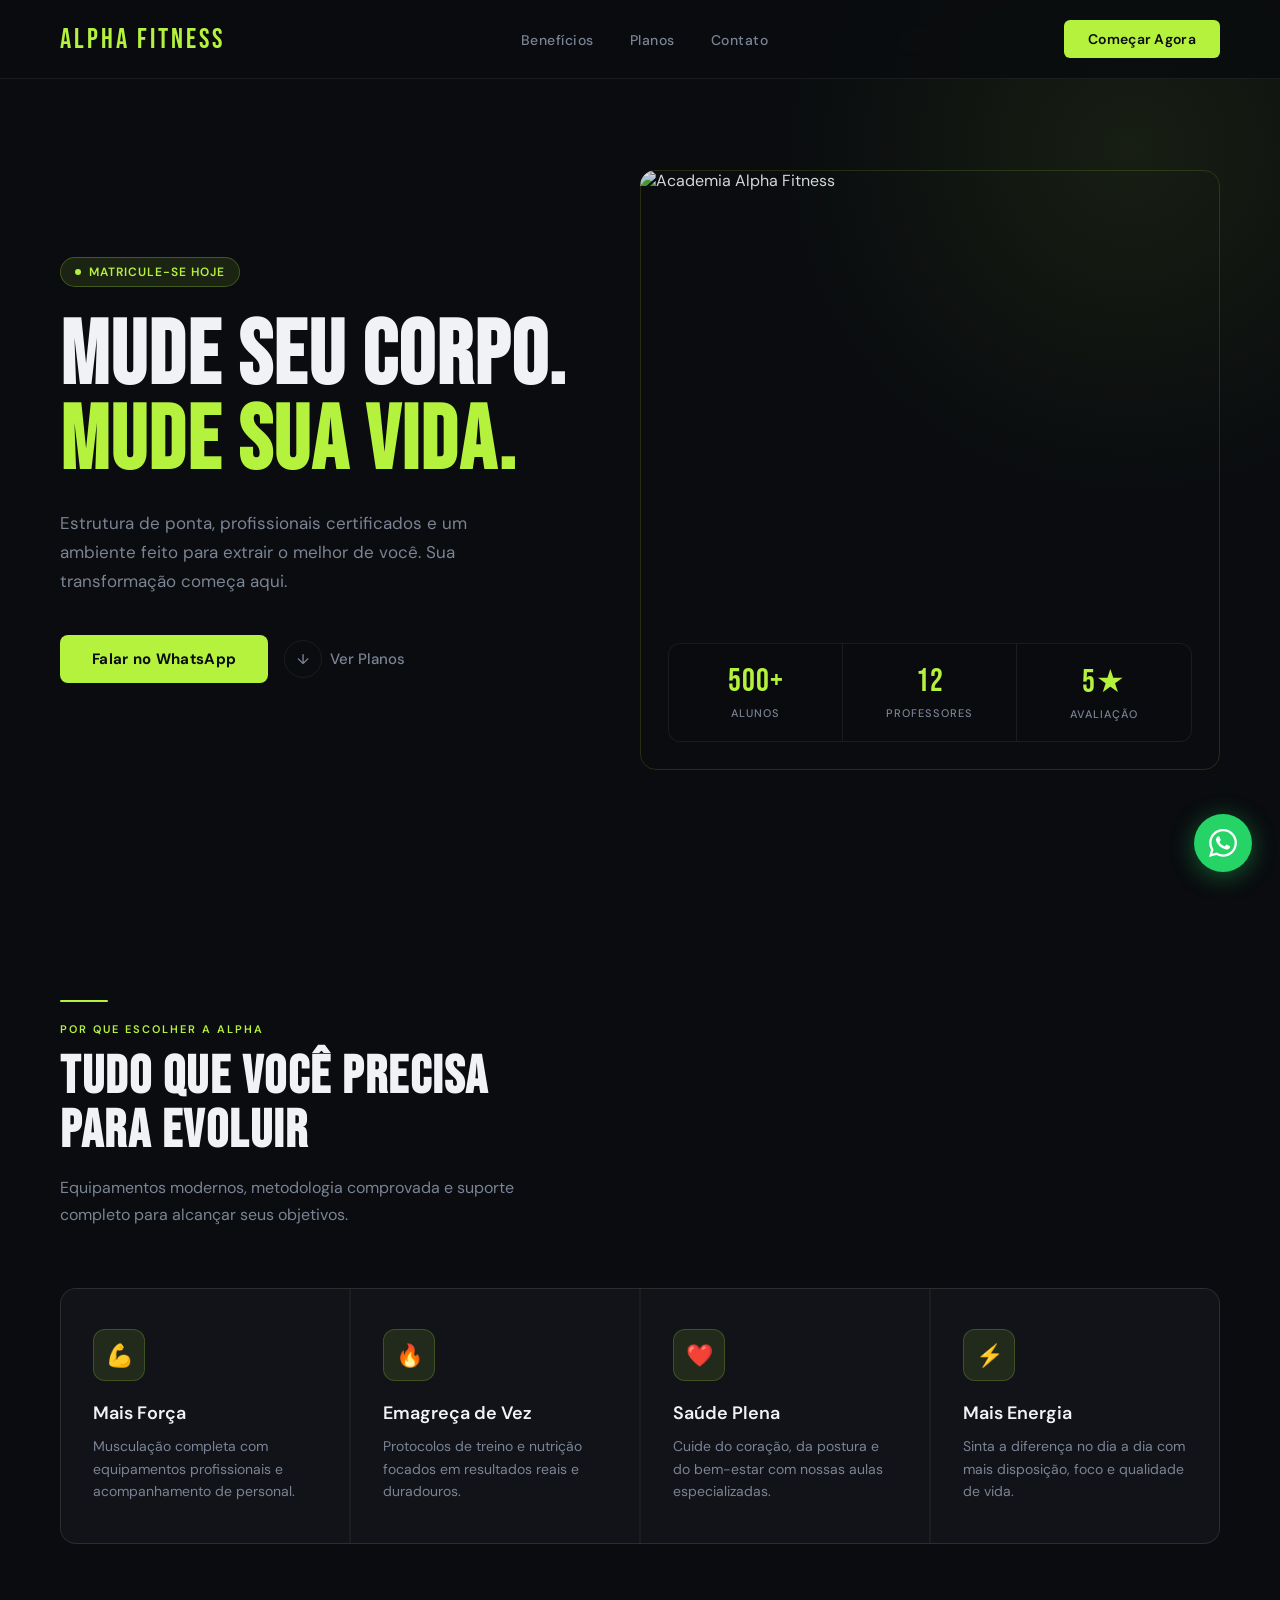
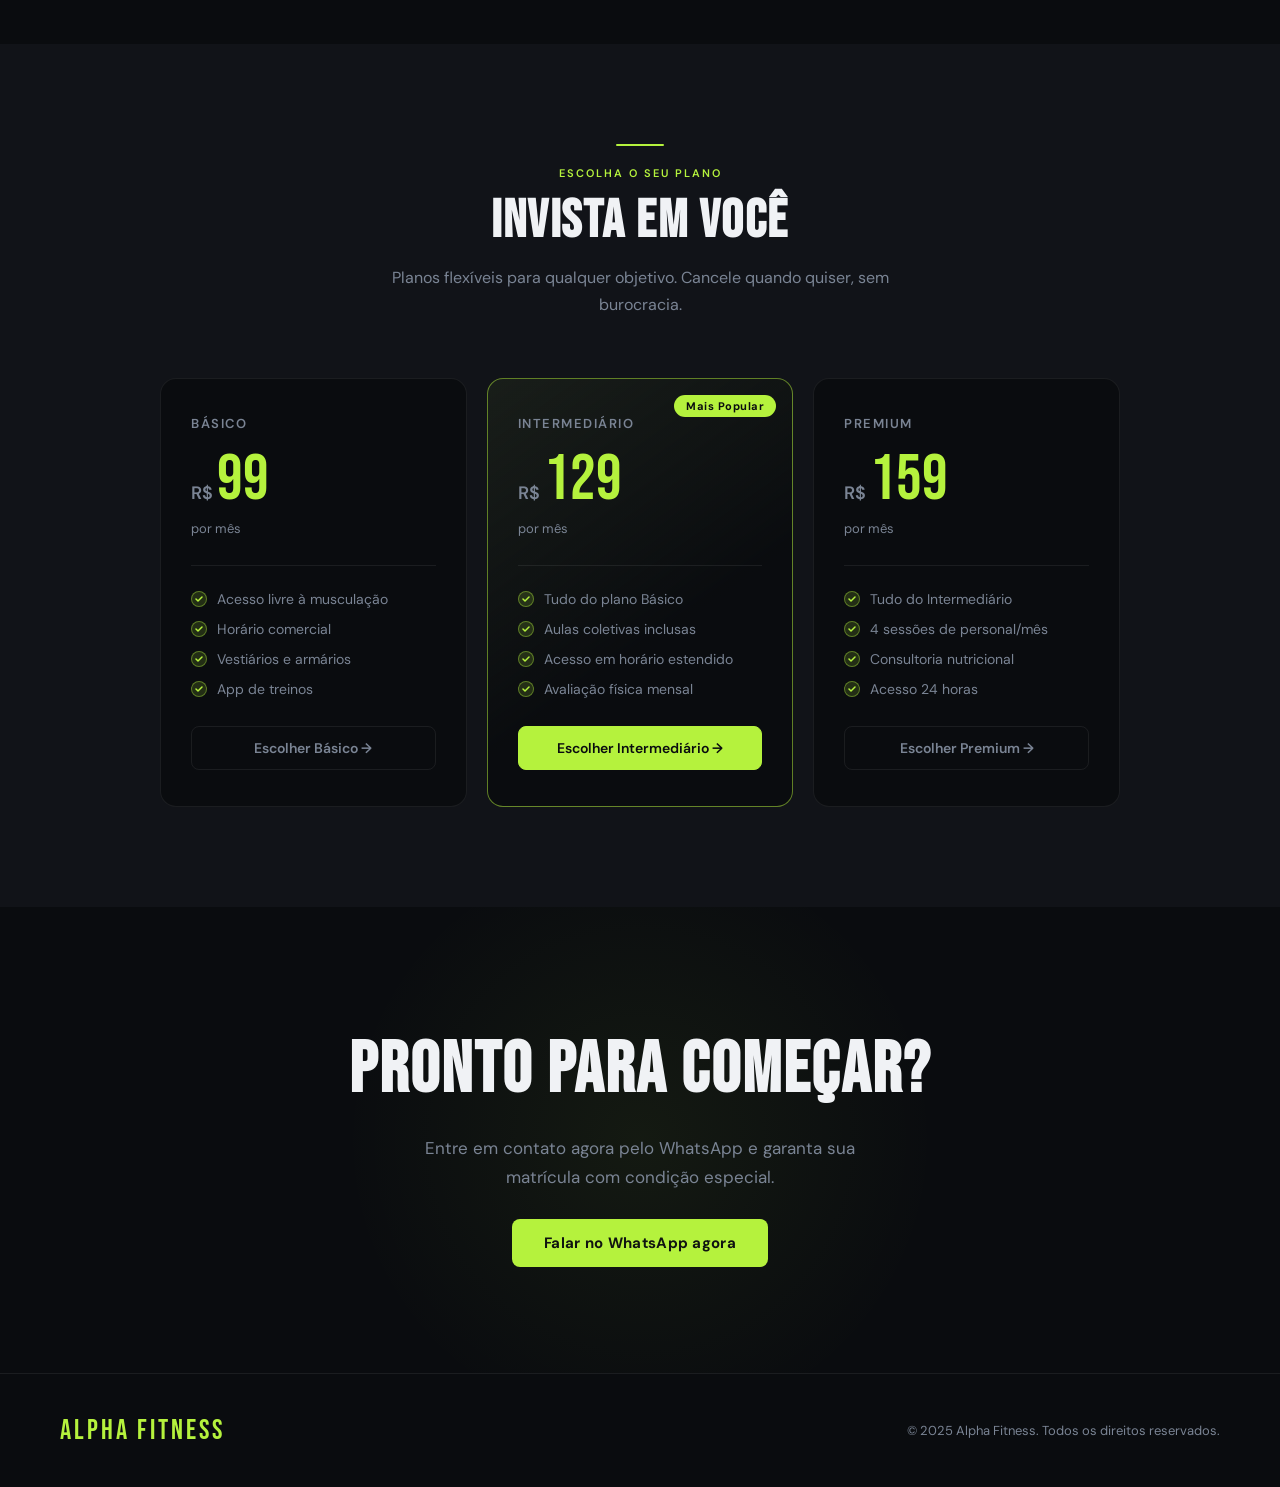
==== index.html @ 6132d54f "Add files via upload" ====
<!DOCTYPE html>
<html lang="pt-br">
<head>
<meta charset="UTF-8">
<meta name="viewport" content="width=device-width, initial-scale=1.0">
<title>Alpha Fitness</title>
<link href="https://fonts.googleapis.com/css2?family=Bebas+Neue&family=DM+Sans:wght@300;400;500;600&display=swap" rel="stylesheet">
<style>
  *, *::before, *::after { margin: 0; padding: 0; box-sizing: border-box; }

  :root {
    --green: #b5f23d;
    --green-dim: #8abb2e;
    --dark: #0a0c0f;
    --surface: #111318;
    --surface2: #191d24;
    --border: rgba(255,255,255,0.07);
    --text: #f0f2f5;
    --muted: #7a8494;
  }

  html { scroll-behavior: smooth; }

  body {
    background: var(--dark);
    color: var(--text);
    font-family: 'DM Sans', sans-serif;
    overflow-x: hidden;
  }

  /* NAV */
  nav {
    position: fixed; top: 0; left: 0; right: 0; z-index: 100;
    display: flex; justify-content: space-between; align-items: center;
    padding: 20px 60px;
    background: rgba(10,12,15,0.85);
    backdrop-filter: blur(16px);
    border-bottom: 1px solid var(--border);
  }

  .logo {
    font-family: 'Bebas Neue', sans-serif;
    font-size: 28px;
    letter-spacing: 3px;
    color: var(--green);
  }

  .nav-links { display: flex; gap: 36px; list-style: none; }
  .nav-links a {
    color: var(--muted);
    text-decoration: none;
    font-size: 14px;
    font-weight: 500;
    letter-spacing: 0.5px;
    transition: color 0.2s;
  }
  .nav-links a:hover { color: var(--text); }

  .btn-nav {
    background: var(--green);
    color: #0a0c0f;
    padding: 10px 24px;
    border-radius: 6px;
    text-decoration: none;
    font-size: 14px;
    font-weight: 600;
    letter-spacing: 0.3px;
    transition: background 0.2s, transform 0.15s;
  }
  .btn-nav:hover { background: #c9ff4d; transform: translateY(-1px); }

  /* HERO */
  .hero {
    min-height: 100vh;
    display: grid;
    grid-template-columns: 1fr 1fr;
    align-items: center;
    gap: 0;
    padding: 120px 60px 80px;
    position: relative;
    overflow: hidden;
  }

  .hero::before {
    content: '';
    position: absolute;
    top: -200px; right: -200px;
    width: 700px; height: 700px;
    background: radial-gradient(circle, rgba(181,242,61,0.08) 0%, transparent 70%);
    pointer-events: none;
  }

  .hero-text { position: relative; z-index: 2; }

  .hero-badge {
    display: inline-flex;
    align-items: center;
    gap: 8px;
    background: rgba(181,242,61,0.1);
    border: 1px solid rgba(181,242,61,0.25);
    color: var(--green);
    padding: 6px 14px;
    border-radius: 100px;
    font-size: 12px;
    font-weight: 600;
    letter-spacing: 1px;
    text-transform: uppercase;
    margin-bottom: 28px;
  }

  .hero-badge::before {
    content: '';
    width: 6px; height: 6px;
    background: var(--green);
    border-radius: 50%;
  }

  .hero h1 {
    font-family: 'Bebas Neue', sans-serif;
    font-size: clamp(56px, 7vw, 92px);
    line-height: 0.95;
    letter-spacing: 2px;
    margin-bottom: 24px;
  }

  .hero h1 .accent { color: var(--green); }

  .hero p {
    color: var(--muted);
    font-size: 17px;
    line-height: 1.7;
    max-width: 440px;
    margin-bottom: 40px;
  }

  .hero-actions { display: flex; gap: 16px; align-items: center; flex-wrap: wrap; }

  .btn-primary {
    background: var(--green);
    color: #0a0c0f;
    padding: 14px 32px;
    border-radius: 8px;
    text-decoration: none;
    font-size: 15px;
    font-weight: 700;
    letter-spacing: 0.3px;
    transition: background 0.2s, transform 0.15s, box-shadow 0.2s;
    box-shadow: 0 0 0 0 rgba(181,242,61,0);
  }
  .btn-primary:hover {
    background: #c9ff4d;
    transform: translateY(-2px);
    box-shadow: 0 8px 32px rgba(181,242,61,0.25);
  }

  .btn-ghost {
    color: var(--muted);
    text-decoration: none;
    font-size: 15px;
    font-weight: 500;
    display: flex;
    align-items: center;
    gap: 8px;
    transition: color 0.2s;
  }
  .btn-ghost:hover { color: var(--text); }
  .btn-ghost span {
    display: inline-flex;
    align-items: center;
    justify-content: center;
    width: 38px; height: 38px;
    border: 1px solid var(--border);
    border-radius: 50%;
    font-size: 14px;
    transition: border-color 0.2s;
  }
  .btn-ghost:hover span { border-color: rgba(255,255,255,0.2); }

  .hero-img {
    position: relative;
    z-index: 2;
  }

  .hero-img img {
    width: 100%;
    height: 600px;
    object-fit: cover;
    border-radius: 16px;
    display: block;
    filter: brightness(0.85) contrast(1.1);
  }

  .hero-img::after {
    content: '';
    position: absolute;
    inset: 0;
    border-radius: 16px;
    border: 1px solid rgba(181,242,61,0.15);
    pointer-events: none;
  }

  .stats-strip {
    display: grid;
    grid-template-columns: repeat(3, 1fr);
    position: absolute;
    bottom: 28px; left: 28px; right: 28px;
    background: rgba(10,12,15,0.9);
    backdrop-filter: blur(12px);
    border: 1px solid var(--border);
    border-radius: 12px;
    overflow: hidden;
  }

  .stat {
    padding: 18px 22px;
    border-right: 1px solid var(--border);
    text-align: center;
  }
  .stat:last-child { border-right: none; }

  .stat-num {
    font-family: 'Bebas Neue', sans-serif;
    font-size: 32px;
    letter-spacing: 1px;
    color: var(--green);
    display: block;
  }

  .stat-label {
    font-size: 11px;
    color: var(--muted);
    text-transform: uppercase;
    letter-spacing: 1px;
    font-weight: 500;
  }

  /* BENEFITS */
  .section { padding: 100px 60px; }

  .section-tag {
    font-size: 11px;
    font-weight: 600;
    letter-spacing: 2px;
    text-transform: uppercase;
    color: var(--green);
    margin-bottom: 14px;
  }

  .section-title {
    font-family: 'Bebas Neue', sans-serif;
    font-size: clamp(36px, 5vw, 54px);
    letter-spacing: 1.5px;
    line-height: 1;
    margin-bottom: 16px;
  }

  .section-sub {
    color: var(--muted);
    font-size: 16px;
    max-width: 500px;
    line-height: 1.7;
    margin-bottom: 60px;
  }

  .benefits-grid {
    display: grid;
    grid-template-columns: repeat(auto-fit, minmax(240px, 1fr));
    gap: 2px;
    background: var(--border);
    border: 1px solid var(--border);
    border-radius: 16px;
    overflow: hidden;
  }

  .benefit-card {
    background: var(--surface);
    padding: 40px 32px;
    transition: background 0.2s;
  }
  .benefit-card:hover { background: var(--surface2); }

  .benefit-icon {
    width: 52px; height: 52px;
    background: rgba(181,242,61,0.1);
    border: 1px solid rgba(181,242,61,0.2);
    border-radius: 12px;
    display: flex;
    align-items: center;
    justify-content: center;
    font-size: 22px;
    margin-bottom: 20px;
  }

  .benefit-card h3 {
    font-size: 18px;
    font-weight: 600;
    margin-bottom: 10px;
  }

  .benefit-card p {
    font-size: 14px;
    color: var(--muted);
    line-height: 1.6;
  }

  /* PLANS */
  .plans-section { padding: 100px 60px; background: var(--surface); }

  .plans-header { text-align: center; margin-bottom: 60px; }
  .plans-header .section-sub { margin: 0 auto; }

  .plans-grid {
    display: grid;
    grid-template-columns: repeat(auto-fit, minmax(280px, 1fr));
    gap: 20px;
    max-width: 960px;
    margin: 0 auto;
  }

  .plan-card {
    background: var(--dark);
    border: 1px solid var(--border);
    border-radius: 16px;
    padding: 36px 30px;
    text-decoration: none;
    color: var(--text);
    transition: border-color 0.25s, transform 0.2s, box-shadow 0.2s;
    display: block;
    position: relative;
    overflow: hidden;
  }

  .plan-card:hover {
    border-color: rgba(181,242,61,0.4);
    transform: translateY(-4px);
    box-shadow: 0 20px 60px rgba(0,0,0,0.4);
  }

  .plan-card.featured {
    border-color: rgba(181,242,61,0.5);
    background: linear-gradient(145deg, rgba(181,242,61,0.05) 0%, var(--dark) 60%);
  }

  .plan-card.featured::before {
    content: 'Mais Popular';
    position: absolute;
    top: 16px; right: 16px;
    background: var(--green);
    color: #0a0c0f;
    font-size: 11px;
    font-weight: 700;
    letter-spacing: 0.5px;
    padding: 4px 12px;
    border-radius: 100px;
  }

  .plan-name {
    font-size: 13px;
    font-weight: 600;
    letter-spacing: 1.5px;
    text-transform: uppercase;
    color: var(--muted);
    margin-bottom: 16px;
  }

  .plan-price {
    display: flex;
    align-items: baseline;
    gap: 4px;
    margin-bottom: 8px;
  }

  .plan-currency {
    font-size: 18px;
    font-weight: 600;
    color: var(--muted);
    margin-top: 6px;
  }

  .plan-value {
    font-family: 'Bebas Neue', sans-serif;
    font-size: 64px;
    letter-spacing: 0;
    color: var(--green);
    line-height: 1;
  }

  .plan-period {
    font-size: 13px;
    color: var(--muted);
    margin-bottom: 28px;
  }

  .plan-divider {
    height: 1px;
    background: var(--border);
    margin-bottom: 24px;
  }

  .plan-features { list-style: none; display: flex; flex-direction: column; gap: 12px; }

  .plan-features li {
    font-size: 14px;
    color: var(--muted);
    display: flex;
    align-items: center;
    gap: 10px;
  }

  .plan-features li::before {
    content: '';
    width: 16px; height: 16px;
    background: rgba(181,242,61,0.15);
    border-radius: 50%;
    border: 1px solid rgba(181,242,61,0.4);
    flex-shrink: 0;
    background-image: url("data:image/svg+xml,%3Csvg xmlns='http://www.w3.org/2000/svg' width='8' height='6' viewBox='0 0 8 6'%3E%3Cpath d='M1 3l2 2 4-4' stroke='%23b5f23d' stroke-width='1.5' fill='none' stroke-linecap='round' stroke-linejoin='round'/%3E%3C/svg%3E");
    background-repeat: no-repeat;
    background-position: center;
  }

  .plan-cta {
    display: block;
    text-align: center;
    margin-top: 28px;
    padding: 12px;
    border: 1px solid var(--border);
    border-radius: 8px;
    font-size: 14px;
    font-weight: 600;
    color: var(--muted);
    transition: border-color 0.2s, color 0.2s, background 0.2s;
  }

  .plan-card:hover .plan-cta {
    border-color: var(--green);
    color: var(--green);
    background: rgba(181,242,61,0.05);
  }

  .plan-card.featured .plan-cta {
    background: var(--green);
    border-color: var(--green);
    color: #0a0c0f;
  }

  /* CTA */
  .cta-section {
    padding: 120px 60px;
    text-align: center;
    position: relative;
    overflow: hidden;
  }

  .cta-section::before {
    content: '';
    position: absolute;
    top: 50%; left: 50%;
    transform: translate(-50%, -50%);
    width: 600px; height: 600px;
    background: radial-gradient(circle, rgba(181,242,61,0.06) 0%, transparent 70%);
    pointer-events: none;
  }

  .cta-section h2 {
    font-family: 'Bebas Neue', sans-serif;
    font-size: clamp(42px, 6vw, 72px);
    letter-spacing: 2px;
    margin-bottom: 20px;
  }

  .cta-section p {
    color: var(--muted);
    font-size: 17px;
    max-width: 460px;
    margin: 0 auto 40px;
    line-height: 1.7;
  }

  /* FOOTER */
  footer {
    padding: 40px 60px;
    border-top: 1px solid var(--border);
    display: flex;
    justify-content: space-between;
    align-items: center;
  }

  footer p { font-size: 13px; color: var(--muted); }

  /* WHATSAPP */
  .whatsapp-btn {
    position: fixed;
    bottom: 28px; right: 28px;
    z-index: 200;
    width: 58px; height: 58px;
    background: #25d366;
    border-radius: 50%;
    display: flex;
    align-items: center;
    justify-content: center;
    text-decoration: none;
    box-shadow: 0 4px 24px rgba(37,211,102,0.4);
    transition: transform 0.2s, box-shadow 0.2s;
  }
  .whatsapp-btn:hover {
    transform: scale(1.08);
    box-shadow: 0 8px 32px rgba(37,211,102,0.5);
  }

  .whatsapp-btn svg { width: 28px; height: 28px; fill: #fff; }

  /* ── ANIMAÇÕES DE ENTRADA ── */
  @keyframes heroFadeIn {
    from { opacity: 0; transform: translateY(28px); }
    to   { opacity: 1; transform: translateY(0); }
  }

  @keyframes heroImgIn {
    from { opacity: 0; transform: translateX(36px) scale(0.97); }
    to   { opacity: 1; transform: translateX(0) scale(1); }
  }

  @keyframes fadeUp {
    from { opacity: 0; transform: translateY(32px); }
    to   { opacity: 1; transform: translateY(0); }
  }

  @keyframes fadeIn {
    from { opacity: 0; }
    to   { opacity: 1; }
  }

  /* Hero entra automaticamente ao carregar */
  .hero-text {
    animation: heroFadeIn 0.8s cubic-bezier(0.22,1,0.36,1) both;
  }
  .hero-badge  { animation-delay: 0.05s; }
  .hero h1     { animation: heroFadeIn 0.85s cubic-bezier(0.22,1,0.36,1) 0.12s both; }
  .hero > .hero-text > p { animation: heroFadeIn 0.85s cubic-bezier(0.22,1,0.36,1) 0.22s both; }
  .hero-actions { animation: heroFadeIn 0.85s cubic-bezier(0.22,1,0.36,1) 0.34s both; }
  .hero-img    { animation: heroImgIn 1s cubic-bezier(0.22,1,0.36,1) 0.18s both; }

  /* Estado inicial dos elementos animados pelo scroll */
  .reveal {
    opacity: 0;
    transform: translateY(36px);
    transition: opacity 0.7s cubic-bezier(0.22,1,0.36,1),
                transform 0.7s cubic-bezier(0.22,1,0.36,1);
  }

  .reveal.visible {
    opacity: 1;
    transform: translateY(0);
  }

  /* Stagger para grupos de cards */
  .reveal-group > * {
    opacity: 0;
    transform: translateY(36px);
    transition: opacity 0.65s cubic-bezier(0.22,1,0.36,1),
                transform 0.65s cubic-bezier(0.22,1,0.36,1);
  }

  .reveal-group.visible > *:nth-child(1) { transition-delay: 0s;    opacity: 1; transform: translateY(0); }
  .reveal-group.visible > *:nth-child(2) { transition-delay: 0.1s;  opacity: 1; transform: translateY(0); }
  .reveal-group.visible > *:nth-child(3) { transition-delay: 0.2s;  opacity: 1; transform: translateY(0); }
  .reveal-group.visible > *:nth-child(4) { transition-delay: 0.3s;  opacity: 1; transform: translateY(0); }

  /* Linha decorativa que cresce */
  .reveal-line {
    width: 0;
    height: 2px;
    background: var(--green);
    transition: width 0.8s cubic-bezier(0.22,1,0.36,1);
    margin-bottom: 20px;
    border-radius: 2px;
  }
  .reveal-line.visible { width: 48px; }

  /* RESPONSIVE */
  @media (max-width: 900px) {
    nav { padding: 18px 24px; }
    .nav-links { display: none; }
    .hero { grid-template-columns: 1fr; padding: 100px 24px 60px; gap: 40px; }
    .hero-img img { height: 380px; }
    .section, .plans-section { padding: 70px 24px; }
    .cta-section { padding: 80px 24px; }
    footer { padding: 32px 24px; flex-direction: column; gap: 12px; text-align: center; }
  }
</style>
</head>
<body>

<!-- NAV -->
<nav>
  <div class="logo">Alpha Fitness</div>
  <ul class="nav-links">
    <li><a href="#beneficios">Benefícios</a></li>
    <li><a href="#planos">Planos</a></li>
    <li><a href="https://wa.me/5599999999999">Contato</a></li>
  </ul>
  <a href="https://wa.me/5599999999999" class="btn-nav">Começar Agora</a>
</nav>

<!-- HERO -->
<section class="hero">
  <div class="hero-text">
    <div class="hero-badge">Matricule-se hoje</div>
    <h1>Mude seu corpo.<br><span class="accent">Mude sua vida.</span></h1>
    <p>Estrutura de ponta, profissionais certificados e um ambiente feito para extrair o melhor de você. Sua transformação começa aqui.</p>
    <div class="hero-actions">
      <a href="https://wa.me/5599999999999" class="btn-primary">Falar no WhatsApp</a>
      <a href="#planos" class="btn-ghost"><span>↓</span> Ver Planos</a>
    </div>
  </div>

  <div class="hero-img">
    <img src="https://images.unsplash.com/photo-1571019613454-1cb2f99b2d8b?w=900&q=80" alt="Academia Alpha Fitness">
    <div class="stats-strip">
      <div class="stat">
        <span class="stat-num">500+</span>
        <span class="stat-label">Alunos</span>
      </div>
      <div class="stat">
        <span class="stat-num">12</span>
        <span class="stat-label">Professores</span>
      </div>
      <div class="stat">
        <span class="stat-num">5★</span>
        <span class="stat-label">Avaliação</span>
      </div>
    </div>
  </div>
</section>

<!-- BENEFITS -->
<section class="section" id="beneficios">
  <div class="reveal-line"></div>
  <p class="section-tag reveal">Por que escolher a Alpha</p>
  <h2 class="section-title reveal">Tudo que você precisa<br>para evoluir</h2>
  <p class="section-sub reveal">Equipamentos modernos, metodologia comprovada e suporte completo para alcançar seus objetivos.</p>

  <div class="benefits-grid reveal-group">
    <div class="benefit-card">
      <div class="benefit-icon">💪</div>
      <h3>Mais Força</h3>
      <p>Musculação completa com equipamentos profissionais e acompanhamento de personal.</p>
    </div>
    <div class="benefit-card">
      <div class="benefit-icon">🔥</div>
      <h3>Emagreça de Vez</h3>
      <p>Protocolos de treino e nutrição focados em resultados reais e duradouros.</p>
    </div>
    <div class="benefit-card">
      <div class="benefit-icon">❤️</div>
      <h3>Saúde Plena</h3>
      <p>Cuide do coração, da postura e do bem-estar com nossas aulas especializadas.</p>
    </div>
    <div class="benefit-card">
      <div class="benefit-icon">⚡</div>
      <h3>Mais Energia</h3>
      <p>Sinta a diferença no dia a dia com mais disposição, foco e qualidade de vida.</p>
    </div>
  </div>
</section>

<!-- PLANS -->
<section class="plans-section" id="planos">
  <div class="plans-header">
    <div class="reveal-line" style="margin: 0 auto 20px;"></div>
    <p class="section-tag reveal">Escolha o seu plano</p>
    <h2 class="section-title reveal">Invista em você</h2>
    <p class="section-sub reveal">Planos flexíveis para qualquer objetivo. Cancele quando quiser, sem burocracia.</p>
  </div>

  <div class="plans-grid reveal-group">
    <a href="https://wa.me/5599999999999?text=Olá! Tenho interesse no plano Básico" class="plan-card">
      <p class="plan-name">Básico</p>
      <div class="plan-price">
        <span class="plan-currency">R$</span>
        <span class="plan-value">99</span>
      </div>
      <p class="plan-period">por mês</p>
      <div class="plan-divider"></div>
      <ul class="plan-features">
        <li>Acesso livre à musculação</li>
        <li>Horário comercial</li>
        <li>Vestiários e armários</li>
        <li>App de treinos</li>
      </ul>
      <div class="plan-cta">Escolher Básico →</div>
    </a>

    <a href="https://wa.me/5599999999999?text=Olá! Tenho interesse no plano Intermediário" class="plan-card featured">
      <p class="plan-name">Intermediário</p>
      <div class="plan-price">
        <span class="plan-currency">R$</span>
        <span class="plan-value">129</span>
      </div>
      <p class="plan-period">por mês</p>
      <div class="plan-divider"></div>
      <ul class="plan-features">
        <li>Tudo do plano Básico</li>
        <li>Aulas coletivas inclusas</li>
        <li>Acesso em horário estendido</li>
        <li>Avaliação física mensal</li>
      </ul>
      <div class="plan-cta">Escolher Intermediário →</div>
    </a>

    <a href="https://wa.me/5599999999999?text=Olá! Tenho interesse no plano Premium" class="plan-card">
      <p class="plan-name">Premium</p>
      <div class="plan-price">
        <span class="plan-currency">R$</span>
        <span class="plan-value">159</span>
      </div>
      <p class="plan-period">por mês</p>
      <div class="plan-divider"></div>
      <ul class="plan-features">
        <li>Tudo do Intermediário</li>
        <li>4 sessões de personal/mês</li>
        <li>Consultoria nutricional</li>
        <li>Acesso 24 horas</li>
      </ul>
      <div class="plan-cta">Escolher Premium →</div>
    </a>
  </div>
</section>

<!-- CTA -->
<section class="cta-section">
  <h2 class="reveal">Pronto para começar?</h2>
  <p class="reveal">Entre em contato agora pelo WhatsApp e garanta sua matrícula com condição especial.</p>
  <a href="https://wa.me/5599999999999" class="btn-primary reveal">Falar no WhatsApp agora</a>
</section>

<!-- FOOTER -->
<footer>
  <div class="logo">Alpha Fitness</div>
  <p>© 2025 Alpha Fitness. Todos os direitos reservados.</p>
</footer>

<!-- WHATSAPP -->
<a href="https://wa.me/5599999999999" class="whatsapp-btn" title="WhatsApp">
  <svg viewBox="0 0 24 24" xmlns="http://www.w3.org/2000/svg">
    <path d="M17.472 14.382c-.297-.149-1.758-.867-2.03-.967-.273-.099-.471-.148-.67.15-.197.297-.767.966-.94 1.164-.173.199-.347.223-.644.075-.297-.15-1.255-.463-2.39-1.475-.883-.788-1.48-1.761-1.653-2.059-.173-.297-.018-.458.13-.606.134-.133.298-.347.446-.52.149-.174.198-.298.298-.497.099-.198.05-.371-.025-.52-.075-.149-.669-1.612-.916-2.207-.242-.579-.487-.5-.669-.51-.173-.008-.371-.01-.57-.01-.198 0-.52.074-.792.372-.272.297-1.04 1.016-1.04 2.479 0 1.462 1.065 2.875 1.213 3.074.149.198 2.096 3.2 5.077 4.487.709.306 1.262.489 1.694.625.712.227 1.36.195 1.871.118.571-.085 1.758-.719 2.006-1.413.248-.694.248-1.289.173-1.413-.074-.124-.272-.198-.57-.347m-5.421 7.403h-.004a9.87 9.87 0 01-5.031-1.378l-.361-.214-3.741.982.998-3.648-.235-.374a9.86 9.86 0 01-1.51-5.26c.001-5.45 4.436-9.884 9.888-9.884 2.64 0 5.122 1.03 6.988 2.898a9.825 9.825 0 012.893 6.994c-.003 5.45-4.437 9.884-9.885 9.884m8.413-18.297A11.815 11.815 0 0012.05 0C5.495 0 .16 5.335.157 11.892c0 2.096.547 4.142 1.588 5.945L.057 24l6.305-1.654a11.882 11.882 0 005.683 1.448h.005c6.554 0 11.89-5.335 11.893-11.893a11.821 11.821 0 00-3.48-8.413z"/>
  </svg>
</a>

<script>
  const observer = new IntersectionObserver((entries) => {
    entries.forEach(entry => {
      if (entry.isIntersecting) {
        entry.target.classList.add('visible');
        observer.unobserve(entry.target);
      }
    });
  }, { threshold: 0.12, rootMargin: '0px 0px -40px 0px' });

  document.querySelectorAll('.reveal, .reveal-group, .reveal-line').forEach(el => {
    observer.observe(el);
  });

  /* Stagger manual para .reveal com delay sequencial dentro de seções */
  document.querySelectorAll('.section .reveal, .plans-header .reveal, .cta-section .reveal').forEach((el, i, arr) => {
    const siblings = Array.from(el.parentElement.querySelectorAll('.reveal'));
    const idx = siblings.indexOf(el);
    el.style.transitionDelay = (idx * 0.1) + 's';
  });
</script>
</body>
</html>
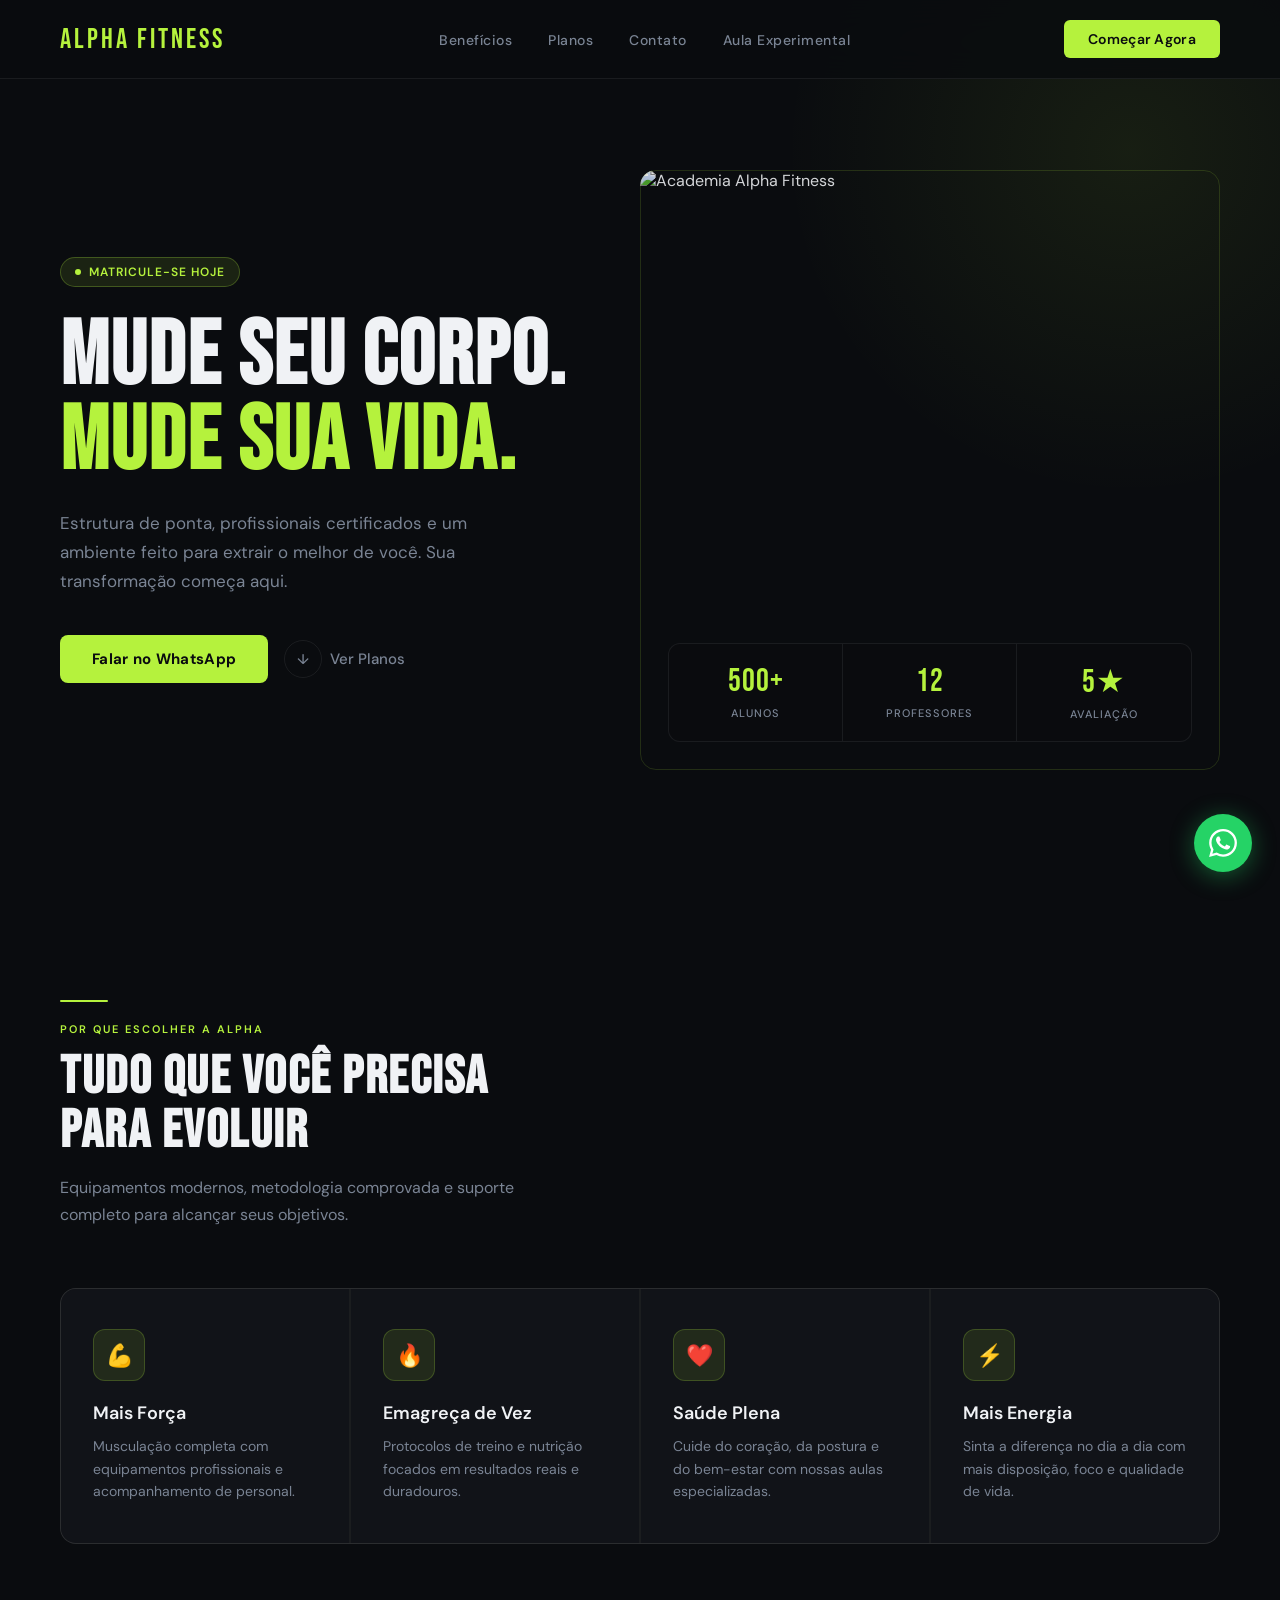
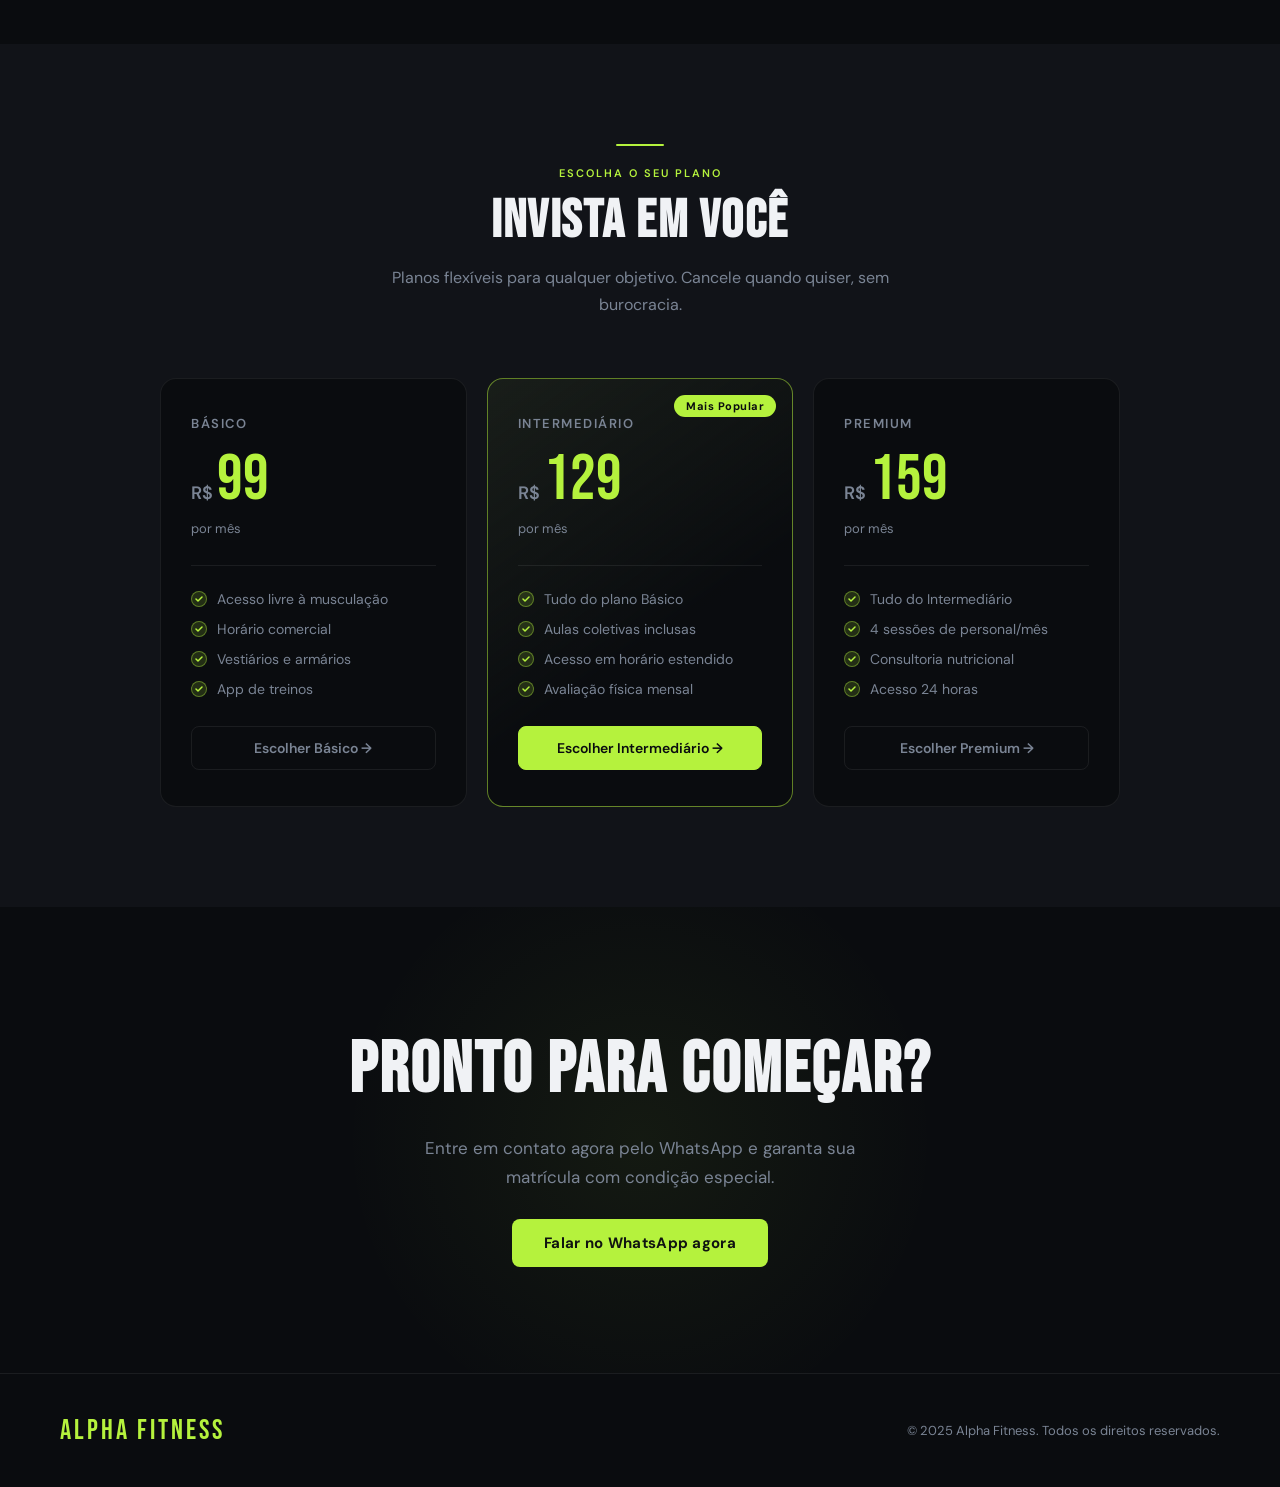
==== commit c9274d1f: "Update index.html" ====
--- a/index.html
+++ b/index.html
@@ -599,6 +599,7 @@
     <li><a href="#beneficios">Benefícios</a></li>
     <li><a href="#planos">Planos</a></li>
     <li><a href="https://wa.me/5599999999999">Contato</a></li>
+    <li><a href="agendamento.html">Aula Experimental</a></li>
   </ul>
   <a href="https://wa.me/5599999999999" class="btn-nav">Começar Agora</a>
 </nav>
@@ -770,4 +771,4 @@
   });
 </script>
 </body>
-</html>+</html>
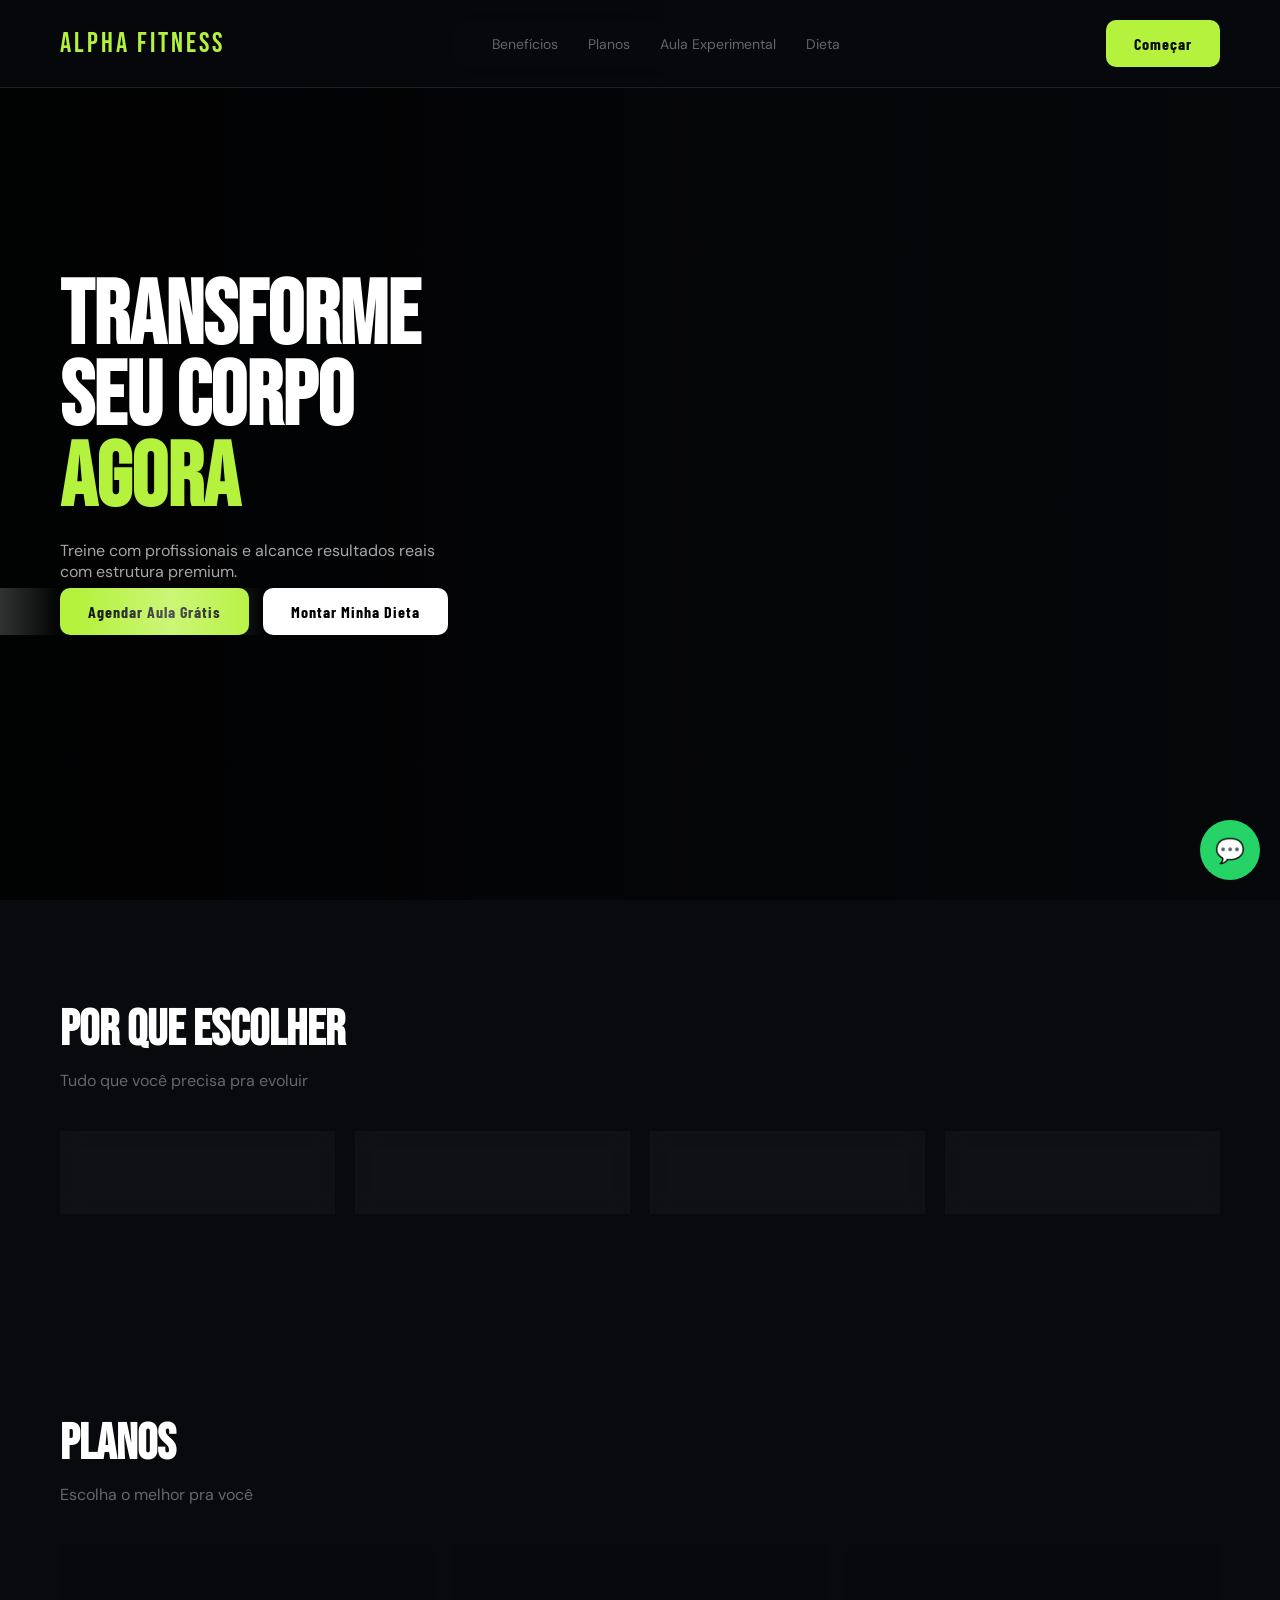
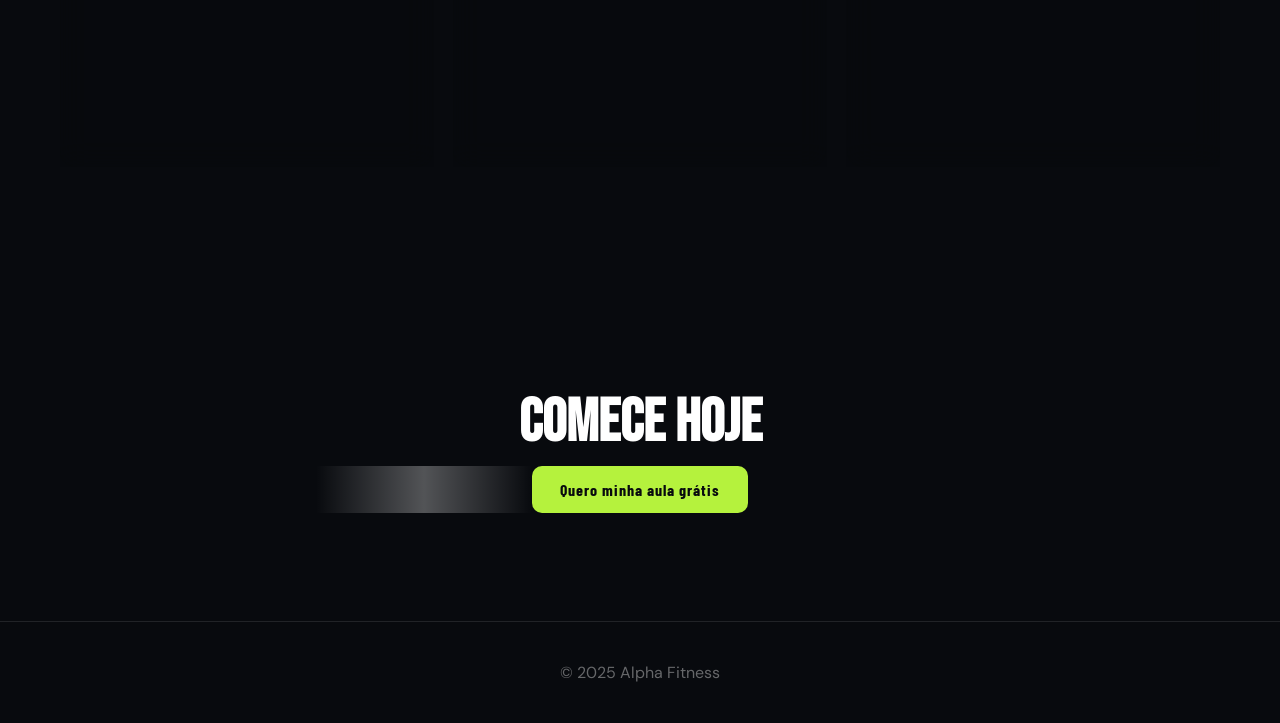
==== commit c6e6f752: "Add files via upload" ====
--- a/index.html
+++ b/index.html
@@ -3,772 +3,334 @@
 <head>
 <meta charset="UTF-8">
 <meta name="viewport" content="width=device-width, initial-scale=1.0">
+
 <title>Alpha Fitness</title>
-<link href="https://fonts.googleapis.com/css2?family=Bebas+Neue&family=DM+Sans:wght@300;400;500;600&display=swap" rel="stylesheet">
+
+<link href="https://fonts.googleapis.com/css2?family=Bebas+Neue&family=Barlow+Condensed:wght@400;600;700&family=DM+Sans:wght@300;400;500&display=swap" rel="stylesheet">
+
 <style>
-  *, *::before, *::after { margin: 0; padding: 0; box-sizing: border-box; }
-
-  :root {
-    --green: #b5f23d;
-    --green-dim: #8abb2e;
-    --dark: #0a0c0f;
-    --surface: #111318;
-    --surface2: #191d24;
-    --border: rgba(255,255,255,0.07);
-    --text: #f0f2f5;
-    --muted: #7a8494;
-  }
-
-  html { scroll-behavior: smooth; }
-
-  body {
-    background: var(--dark);
-    color: var(--text);
-    font-family: 'DM Sans', sans-serif;
-    overflow-x: hidden;
-  }
-
-  /* NAV */
-  nav {
-    position: fixed; top: 0; left: 0; right: 0; z-index: 100;
-    display: flex; justify-content: space-between; align-items: center;
-    padding: 20px 60px;
-    background: rgba(10,12,15,0.85);
-    backdrop-filter: blur(16px);
-    border-bottom: 1px solid var(--border);
-  }
-
-  .logo {
-    font-family: 'Bebas Neue', sans-serif;
-    font-size: 28px;
-    letter-spacing: 3px;
-    color: var(--green);
-  }
-
-  .nav-links { display: flex; gap: 36px; list-style: none; }
-  .nav-links a {
-    color: var(--muted);
-    text-decoration: none;
-    font-size: 14px;
-    font-weight: 500;
-    letter-spacing: 0.5px;
-    transition: color 0.2s;
-  }
-  .nav-links a:hover { color: var(--text); }
-
-  .btn-nav {
-    background: var(--green);
-    color: #0a0c0f;
-    padding: 10px 24px;
-    border-radius: 6px;
-    text-decoration: none;
-    font-size: 14px;
-    font-weight: 600;
-    letter-spacing: 0.3px;
-    transition: background 0.2s, transform 0.15s;
-  }
-  .btn-nav:hover { background: #c9ff4d; transform: translateY(-1px); }
-
-  /* HERO */
-  .hero {
-    min-height: 100vh;
-    display: grid;
-    grid-template-columns: 1fr 1fr;
-    align-items: center;
-    gap: 0;
-    padding: 120px 60px 80px;
-    position: relative;
-    overflow: hidden;
-  }
-
-  .hero::before {
-    content: '';
-    position: absolute;
-    top: -200px; right: -200px;
-    width: 700px; height: 700px;
-    background: radial-gradient(circle, rgba(181,242,61,0.08) 0%, transparent 70%);
-    pointer-events: none;
-  }
-
-  .hero-text { position: relative; z-index: 2; }
-
-  .hero-badge {
-    display: inline-flex;
-    align-items: center;
-    gap: 8px;
-    background: rgba(181,242,61,0.1);
-    border: 1px solid rgba(181,242,61,0.25);
-    color: var(--green);
-    padding: 6px 14px;
-    border-radius: 100px;
-    font-size: 12px;
-    font-weight: 600;
-    letter-spacing: 1px;
-    text-transform: uppercase;
-    margin-bottom: 28px;
-  }
-
-  .hero-badge::before {
-    content: '';
-    width: 6px; height: 6px;
-    background: var(--green);
-    border-radius: 50%;
-  }
-
-  .hero h1 {
-    font-family: 'Bebas Neue', sans-serif;
-    font-size: clamp(56px, 7vw, 92px);
-    line-height: 0.95;
-    letter-spacing: 2px;
-    margin-bottom: 24px;
-  }
-
-  .hero h1 .accent { color: var(--green); }
-
-  .hero p {
-    color: var(--muted);
-    font-size: 17px;
-    line-height: 1.7;
-    max-width: 440px;
-    margin-bottom: 40px;
-  }
-
-  .hero-actions { display: flex; gap: 16px; align-items: center; flex-wrap: wrap; }
-
-  .btn-primary {
-    background: var(--green);
-    color: #0a0c0f;
-    padding: 14px 32px;
-    border-radius: 8px;
-    text-decoration: none;
-    font-size: 15px;
-    font-weight: 700;
-    letter-spacing: 0.3px;
-    transition: background 0.2s, transform 0.15s, box-shadow 0.2s;
-    box-shadow: 0 0 0 0 rgba(181,242,61,0);
-  }
-  .btn-primary:hover {
-    background: #c9ff4d;
-    transform: translateY(-2px);
-    box-shadow: 0 8px 32px rgba(181,242,61,0.25);
-  }
-
-  .btn-ghost {
-    color: var(--muted);
-    text-decoration: none;
-    font-size: 15px;
-    font-weight: 500;
-    display: flex;
-    align-items: center;
-    gap: 8px;
-    transition: color 0.2s;
-  }
-  .btn-ghost:hover { color: var(--text); }
-  .btn-ghost span {
-    display: inline-flex;
-    align-items: center;
-    justify-content: center;
-    width: 38px; height: 38px;
-    border: 1px solid var(--border);
-    border-radius: 50%;
-    font-size: 14px;
-    transition: border-color 0.2s;
-  }
-  .btn-ghost:hover span { border-color: rgba(255,255,255,0.2); }
-
-  .hero-img {
-    position: relative;
-    z-index: 2;
-  }
-
-  .hero-img img {
-    width: 100%;
-    height: 600px;
-    object-fit: cover;
-    border-radius: 16px;
-    display: block;
-    filter: brightness(0.85) contrast(1.1);
-  }
-
-  .hero-img::after {
-    content: '';
-    position: absolute;
-    inset: 0;
-    border-radius: 16px;
-    border: 1px solid rgba(181,242,61,0.15);
-    pointer-events: none;
-  }
-
-  .stats-strip {
-    display: grid;
-    grid-template-columns: repeat(3, 1fr);
-    position: absolute;
-    bottom: 28px; left: 28px; right: 28px;
-    background: rgba(10,12,15,0.9);
-    backdrop-filter: blur(12px);
-    border: 1px solid var(--border);
-    border-radius: 12px;
-    overflow: hidden;
-  }
-
-  .stat {
-    padding: 18px 22px;
-    border-right: 1px solid var(--border);
-    text-align: center;
-  }
-  .stat:last-child { border-right: none; }
-
-  .stat-num {
-    font-family: 'Bebas Neue', sans-serif;
-    font-size: 32px;
-    letter-spacing: 1px;
-    color: var(--green);
-    display: block;
-  }
-
-  .stat-label {
-    font-size: 11px;
-    color: var(--muted);
-    text-transform: uppercase;
-    letter-spacing: 1px;
-    font-weight: 500;
-  }
-
-  /* BENEFITS */
-  .section { padding: 100px 60px; }
-
-  .section-tag {
-    font-size: 11px;
-    font-weight: 600;
-    letter-spacing: 2px;
-    text-transform: uppercase;
-    color: var(--green);
-    margin-bottom: 14px;
-  }
-
-  .section-title {
-    font-family: 'Bebas Neue', sans-serif;
-    font-size: clamp(36px, 5vw, 54px);
-    letter-spacing: 1.5px;
-    line-height: 1;
-    margin-bottom: 16px;
-  }
-
-  .section-sub {
-    color: var(--muted);
-    font-size: 16px;
-    max-width: 500px;
-    line-height: 1.7;
-    margin-bottom: 60px;
-  }
-
-  .benefits-grid {
-    display: grid;
-    grid-template-columns: repeat(auto-fit, minmax(240px, 1fr));
-    gap: 2px;
-    background: var(--border);
-    border: 1px solid var(--border);
-    border-radius: 16px;
-    overflow: hidden;
-  }
-
-  .benefit-card {
-    background: var(--surface);
-    padding: 40px 32px;
-    transition: background 0.2s;
-  }
-  .benefit-card:hover { background: var(--surface2); }
-
-  .benefit-icon {
-    width: 52px; height: 52px;
-    background: rgba(181,242,61,0.1);
-    border: 1px solid rgba(181,242,61,0.2);
-    border-radius: 12px;
-    display: flex;
-    align-items: center;
-    justify-content: center;
-    font-size: 22px;
-    margin-bottom: 20px;
-  }
-
-  .benefit-card h3 {
-    font-size: 18px;
-    font-weight: 600;
-    margin-bottom: 10px;
-  }
-
-  .benefit-card p {
-    font-size: 14px;
-    color: var(--muted);
-    line-height: 1.6;
-  }
-
-  /* PLANS */
-  .plans-section { padding: 100px 60px; background: var(--surface); }
-
-  .plans-header { text-align: center; margin-bottom: 60px; }
-  .plans-header .section-sub { margin: 0 auto; }
-
-  .plans-grid {
-    display: grid;
-    grid-template-columns: repeat(auto-fit, minmax(280px, 1fr));
-    gap: 20px;
-    max-width: 960px;
-    margin: 0 auto;
-  }
-
-  .plan-card {
-    background: var(--dark);
-    border: 1px solid var(--border);
-    border-radius: 16px;
-    padding: 36px 30px;
-    text-decoration: none;
-    color: var(--text);
-    transition: border-color 0.25s, transform 0.2s, box-shadow 0.2s;
-    display: block;
-    position: relative;
-    overflow: hidden;
-  }
-
-  .plan-card:hover {
-    border-color: rgba(181,242,61,0.4);
-    transform: translateY(-4px);
-    box-shadow: 0 20px 60px rgba(0,0,0,0.4);
-  }
-
-  .plan-card.featured {
-    border-color: rgba(181,242,61,0.5);
-    background: linear-gradient(145deg, rgba(181,242,61,0.05) 0%, var(--dark) 60%);
-  }
-
-  .plan-card.featured::before {
-    content: 'Mais Popular';
-    position: absolute;
-    top: 16px; right: 16px;
-    background: var(--green);
-    color: #0a0c0f;
-    font-size: 11px;
-    font-weight: 700;
-    letter-spacing: 0.5px;
-    padding: 4px 12px;
-    border-radius: 100px;
-  }
-
-  .plan-name {
-    font-size: 13px;
-    font-weight: 600;
-    letter-spacing: 1.5px;
-    text-transform: uppercase;
-    color: var(--muted);
-    margin-bottom: 16px;
-  }
-
-  .plan-price {
-    display: flex;
-    align-items: baseline;
-    gap: 4px;
-    margin-bottom: 8px;
-  }
-
-  .plan-currency {
-    font-size: 18px;
-    font-weight: 600;
-    color: var(--muted);
-    margin-top: 6px;
-  }
-
-  .plan-value {
-    font-family: 'Bebas Neue', sans-serif;
-    font-size: 64px;
-    letter-spacing: 0;
-    color: var(--green);
-    line-height: 1;
-  }
-
-  .plan-period {
-    font-size: 13px;
-    color: var(--muted);
-    margin-bottom: 28px;
-  }
-
-  .plan-divider {
-    height: 1px;
-    background: var(--border);
-    margin-bottom: 24px;
-  }
-
-  .plan-features { list-style: none; display: flex; flex-direction: column; gap: 12px; }
-
-  .plan-features li {
-    font-size: 14px;
-    color: var(--muted);
-    display: flex;
-    align-items: center;
-    gap: 10px;
-  }
-
-  .plan-features li::before {
-    content: '';
-    width: 16px; height: 16px;
-    background: rgba(181,242,61,0.15);
-    border-radius: 50%;
-    border: 1px solid rgba(181,242,61,0.4);
-    flex-shrink: 0;
-    background-image: url("data:image/svg+xml,%3Csvg xmlns='http://www.w3.org/2000/svg' width='8' height='6' viewBox='0 0 8 6'%3E%3Cpath d='M1 3l2 2 4-4' stroke='%23b5f23d' stroke-width='1.5' fill='none' stroke-linecap='round' stroke-linejoin='round'/%3E%3C/svg%3E");
-    background-repeat: no-repeat;
-    background-position: center;
-  }
-
-  .plan-cta {
-    display: block;
-    text-align: center;
-    margin-top: 28px;
-    padding: 12px;
-    border: 1px solid var(--border);
-    border-radius: 8px;
-    font-size: 14px;
-    font-weight: 600;
-    color: var(--muted);
-    transition: border-color 0.2s, color 0.2s, background 0.2s;
-  }
-
-  .plan-card:hover .plan-cta {
-    border-color: var(--green);
-    color: var(--green);
-    background: rgba(181,242,61,0.05);
-  }
-
-  .plan-card.featured .plan-cta {
-    background: var(--green);
-    border-color: var(--green);
-    color: #0a0c0f;
-  }
-
-  /* CTA */
-  .cta-section {
-    padding: 120px 60px;
-    text-align: center;
-    position: relative;
-    overflow: hidden;
-  }
-
-  .cta-section::before {
-    content: '';
-    position: absolute;
-    top: 50%; left: 50%;
-    transform: translate(-50%, -50%);
-    width: 600px; height: 600px;
-    background: radial-gradient(circle, rgba(181,242,61,0.06) 0%, transparent 70%);
-    pointer-events: none;
-  }
-
-  .cta-section h2 {
-    font-family: 'Bebas Neue', sans-serif;
-    font-size: clamp(42px, 6vw, 72px);
-    letter-spacing: 2px;
-    margin-bottom: 20px;
-  }
-
-  .cta-section p {
-    color: var(--muted);
-    font-size: 17px;
-    max-width: 460px;
-    margin: 0 auto 40px;
-    line-height: 1.7;
-  }
-
-  /* FOOTER */
-  footer {
-    padding: 40px 60px;
-    border-top: 1px solid var(--border);
-    display: flex;
-    justify-content: space-between;
-    align-items: center;
-  }
-
-  footer p { font-size: 13px; color: var(--muted); }
-
-  /* WHATSAPP */
-  .whatsapp-btn {
-    position: fixed;
-    bottom: 28px; right: 28px;
-    z-index: 200;
-    width: 58px; height: 58px;
-    background: #25d366;
-    border-radius: 50%;
-    display: flex;
-    align-items: center;
-    justify-content: center;
-    text-decoration: none;
-    box-shadow: 0 4px 24px rgba(37,211,102,0.4);
-    transition: transform 0.2s, box-shadow 0.2s;
-  }
-  .whatsapp-btn:hover {
-    transform: scale(1.08);
-    box-shadow: 0 8px 32px rgba(37,211,102,0.5);
-  }
-
-  .whatsapp-btn svg { width: 28px; height: 28px; fill: #fff; }
-
-  /* ── ANIMAÇÕES DE ENTRADA ── */
-  @keyframes heroFadeIn {
-    from { opacity: 0; transform: translateY(28px); }
-    to   { opacity: 1; transform: translateY(0); }
-  }
-
-  @keyframes heroImgIn {
-    from { opacity: 0; transform: translateX(36px) scale(0.97); }
-    to   { opacity: 1; transform: translateX(0) scale(1); }
-  }
-
-  @keyframes fadeUp {
-    from { opacity: 0; transform: translateY(32px); }
-    to   { opacity: 1; transform: translateY(0); }
-  }
-
-  @keyframes fadeIn {
-    from { opacity: 0; }
-    to   { opacity: 1; }
-  }
-
-  /* Hero entra automaticamente ao carregar */
-  .hero-text {
-    animation: heroFadeIn 0.8s cubic-bezier(0.22,1,0.36,1) both;
-  }
-  .hero-badge  { animation-delay: 0.05s; }
-  .hero h1     { animation: heroFadeIn 0.85s cubic-bezier(0.22,1,0.36,1) 0.12s both; }
-  .hero > .hero-text > p { animation: heroFadeIn 0.85s cubic-bezier(0.22,1,0.36,1) 0.22s both; }
-  .hero-actions { animation: heroFadeIn 0.85s cubic-bezier(0.22,1,0.36,1) 0.34s both; }
-  .hero-img    { animation: heroImgIn 1s cubic-bezier(0.22,1,0.36,1) 0.18s both; }
-
-  /* Estado inicial dos elementos animados pelo scroll */
-  .reveal {
-    opacity: 0;
-    transform: translateY(36px);
-    transition: opacity 0.7s cubic-bezier(0.22,1,0.36,1),
-                transform 0.7s cubic-bezier(0.22,1,0.36,1);
-  }
-
-  .reveal.visible {
-    opacity: 1;
-    transform: translateY(0);
-  }
-
-  /* Stagger para grupos de cards */
-  .reveal-group > * {
-    opacity: 0;
-    transform: translateY(36px);
-    transition: opacity 0.65s cubic-bezier(0.22,1,0.36,1),
-                transform 0.65s cubic-bezier(0.22,1,0.36,1);
-  }
-
-  .reveal-group.visible > *:nth-child(1) { transition-delay: 0s;    opacity: 1; transform: translateY(0); }
-  .reveal-group.visible > *:nth-child(2) { transition-delay: 0.1s;  opacity: 1; transform: translateY(0); }
-  .reveal-group.visible > *:nth-child(3) { transition-delay: 0.2s;  opacity: 1; transform: translateY(0); }
-  .reveal-group.visible > *:nth-child(4) { transition-delay: 0.3s;  opacity: 1; transform: translateY(0); }
-
-  /* Linha decorativa que cresce */
-  .reveal-line {
-    width: 0;
-    height: 2px;
-    background: var(--green);
-    transition: width 0.8s cubic-bezier(0.22,1,0.36,1);
-    margin-bottom: 20px;
-    border-radius: 2px;
-  }
-  .reveal-line.visible { width: 48px; }
-
-  /* RESPONSIVE */
-  @media (max-width: 900px) {
-    nav { padding: 18px 24px; }
-    .nav-links { display: none; }
-    .hero { grid-template-columns: 1fr; padding: 100px 24px 60px; gap: 40px; }
-    .hero-img img { height: 380px; }
-    .section, .plans-section { padding: 70px 24px; }
-    .cta-section { padding: 80px 24px; }
-    footer { padding: 32px 24px; flex-direction: column; gap: 12px; text-align: center; }
-  }
+* { margin:0; padding:0; box-sizing:border-box; }
+
+:root {
+  --lime:#b5f23d;
+  --lime-dim:rgba(181,242,61,0.12);
+  --lime-border:rgba(181,242,61,0.28);
+  --white:#fff;
+  --off:rgba(255,255,255,0.65);
+  --muted:rgba(255,255,255,0.38);
+  --line:rgba(255,255,255,0.1);
+  --bg:#080a0e;
+}
+
+body {
+  font-family:'DM Sans',sans-serif;
+  background:var(--bg);
+  color:var(--white);
+}
+
+/* NAV */
+nav{
+  position:fixed;
+  width:100%;
+  top:0;
+  display:flex;
+  justify-content:space-between;
+  align-items:center;
+  padding:20px 60px;
+  background:rgba(8,10,14,0.75);
+  backdrop-filter:blur(18px);
+  border-bottom:1px solid var(--line);
+  z-index:100;
+}
+
+.logo{
+  font-family:'Bebas Neue';
+  font-size:28px;
+  letter-spacing:3px;
+  color:var(--lime);
+}
+
+.nav-links{
+  display:flex;
+  gap:30px;
+  list-style:none;
+}
+
+.nav-links a{
+  color:var(--muted);
+  text-decoration:none;
+  font-size:14px;
+}
+
+.nav-links a:hover{ color:var(--white); }
+
+/* BUTTON */
+.btn{
+  background:var(--lime);
+  color:#080a0e;
+  padding:14px 28px;
+  border-radius:10px;
+  text-decoration:none;
+  font-family:'Barlow Condensed';
+  font-weight:700;
+  letter-spacing:1px;
+  position:relative;
+  overflow:hidden;
+}
+
+.btn::after{
+  content:'';
+  position:absolute;
+  left:-100%;
+  top:0;
+  width:100%;
+  height:100%;
+  background:linear-gradient(90deg,transparent,rgba(255,255,255,0.3),transparent);
+  transition:.4s;
+}
+
+.btn:hover::after{ left:100%; }
+
+/* HERO */
+.hero{
+  height:100vh;
+  display:flex;
+  align-items:center;
+  padding:0 60px;
+  background:
+  linear-gradient(to right, rgba(0,0,0,0.85), rgba(0,0,0,0.3)),
+  url('https://images.unsplash.com/photo-1517836357463-d25dfeac3438?w=1800') center/cover;
+}
+
+.hero h1{
+  font-family:'Bebas Neue';
+  font-size:90px;
+  line-height:.9;
+}
+
+.hero h1 span{ color:var(--lime); }
+
+.hero p{
+  margin:20px 0;
+  color:var(--off);
+  max-width:400px;
+}
+
+/* SECTION */
+.section{
+  padding:100px 60px;
+}
+
+.title{
+  font-family:'Bebas Neue';
+  font-size:50px;
+  margin-bottom:10px;
+}
+
+.sub{
+  color:var(--muted);
+  margin-bottom:40px;
+}
+
+/* CARDS */
+.grid{
+  display:grid;
+  grid-template-columns:repeat(auto-fit,minmax(240px,1fr));
+  gap:20px;
+}
+
+.card{
+  background:rgba(255,255,255,0.03);
+  border:1px solid var(--line);
+  backdrop-filter:blur(10px);
+  padding:30px;
+  border-radius:14px;
+}
+
+.card:hover{
+  border-color:var(--lime-border);
+}
+
+/* PLANS */
+.plan{
+  background:rgba(8,10,14,0.85);
+  border:1px solid var(--line);
+  backdrop-filter:blur(14px);
+  padding:30px;
+  border-radius:16px;
+  transition:.2s;
+}
+
+.plan:hover{
+  transform:translateY(-5px);
+  border-color:var(--lime);
+}
+
+.price{
+  font-family:'Bebas Neue';
+  font-size:60px;
+  color:var(--lime);
+}
+
+/* CTA */
+.cta{
+  text-align:center;
+  padding:120px 60px;
+}
+
+.cta h2{
+  font-family:'Bebas Neue';
+  font-size:60px;
+}
+
+/* FOOTER */
+footer{
+  padding:40px;
+  text-align:center;
+  border-top:1px solid var(--line);
+  color:var(--muted);
+}
+
+/* WHATS */
+.whats{
+  position:fixed;
+  bottom:20px;
+  right:20px;
+  background:#25d366;
+  width:60px;
+  height:60px;
+  border-radius:50%;
+  display:flex;
+  align-items:center;
+  justify-content:center;
+  color:#fff;
+  font-size:24px;
+}
 </style>
 </head>
+
+
+
 <body>
 
-<!-- NAV -->
 <nav>
   <div class="logo">Alpha Fitness</div>
   <ul class="nav-links">
     <li><a href="#beneficios">Benefícios</a></li>
     <li><a href="#planos">Planos</a></li>
-    <li><a href="https://wa.me/5599999999999">Contato</a></li>
     <li><a href="agendamento.html">Aula Experimental</a></li>
+    <li><a href="questionario.html">Dieta</a></li>
   </ul>
-  <a href="https://wa.me/5599999999999" class="btn-nav">Começar Agora</a>
+  <a href="agendamento.html" class="btn">Começar</a>
 </nav>
 
-<!-- HERO -->
 <section class="hero">
-  <div class="hero-text">
-    <div class="hero-badge">Matricule-se hoje</div>
-    <h1>Mude seu corpo.<br><span class="accent">Mude sua vida.</span></h1>
-    <p>Estrutura de ponta, profissionais certificados e um ambiente feito para extrair o melhor de você. Sua transformação começa aqui.</p>
-    <div class="hero-actions">
-      <a href="https://wa.me/5599999999999" class="btn-primary">Falar no WhatsApp</a>
-      <a href="#planos" class="btn-ghost"><span>↓</span> Ver Planos</a>
+  <div>
+    <h1>Transforme<br>Seu Corpo<br><span>Agora</span></h1>
+    <p>Treine com profissionais e alcance resultados reais com estrutura premium.</p>
+    <a href="agendamento.html" class="btn">Agendar Aula Grátis</a>
+    <a href="questionario.html" class="btn" style="margin-left:10px;background:#fff;color:#000;">
+  Montar Minha Dieta
+</a>
+  </div>
+</section>
+
+<section class="section" id="beneficios">
+  <h2 class="title">Por que escolher</h2>
+  <p class="sub">Tudo que você precisa pra evoluir</p>
+
+  <div class="grid">
+    <div class="card">💪 Treinos personalizados</div>
+    <div class="card">🔥 Resultados rápidos</div>
+    <div class="card">❤️ Saúde e bem-estar</div>
+    <div class="card">⚡ Mais energia</div>
+  </div>
+</section>
+
+<section class="section" id="planos">
+  <h2 class="title">Planos</h2>
+  <p class="sub">Escolha o melhor pra você</p>
+
+  <div class="grid">
+    <div class="plan">
+      <h3>Básico</h3>
+      <div class="price">R$99,00</div>
+      <p>Acesso simples</p>
+      <br>
+       <a href="questionario.html?plano=basico" class="btn">Começar</a>
     </div>
-  </div>
-
-  <div class="hero-img">
-    <img src="https://images.unsplash.com/photo-1571019613454-1cb2f99b2d8b?w=900&q=80" alt="Academia Alpha Fitness">
-    <div class="stats-strip">
-      <div class="stat">
-        <span class="stat-num">500+</span>
-        <span class="stat-label">Alunos</span>
-      </div>
-      <div class="stat">
-        <span class="stat-num">12</span>
-        <span class="stat-label">Professores</span>
-      </div>
-      <div class="stat">
-        <span class="stat-num">5★</span>
-        <span class="stat-label">Avaliação</span>
-      </div>
+
+    <div class="plan">
+      <h3>Intermediário</h3>
+      <div class="price">R$129,00</div>
+      <p>Aulas inclusas</p>
+      <br>
+      <a href="questionario.html?plano=intermediario" class="btn">Começar</a>
+    </div>
+
+    <div class="plan">
+      <h3>Premium</h3>
+      <div class="price">R$159,00</div>
+      <p>Completo</p>
+      <br>
+       <a href="questionario.html?plano=premium" class="btn">Começar</a>
     </div>
   </div>
 </section>
 
-<!-- BENEFITS -->
-<section class="section" id="beneficios">
-  <div class="reveal-line"></div>
-  <p class="section-tag reveal">Por que escolher a Alpha</p>
-  <h2 class="section-title reveal">Tudo que você precisa<br>para evoluir</h2>
-  <p class="section-sub reveal">Equipamentos modernos, metodologia comprovada e suporte completo para alcançar seus objetivos.</p>
-
-  <div class="benefits-grid reveal-group">
-    <div class="benefit-card">
-      <div class="benefit-icon">💪</div>
-      <h3>Mais Força</h3>
-      <p>Musculação completa com equipamentos profissionais e acompanhamento de personal.</p>
-    </div>
-    <div class="benefit-card">
-      <div class="benefit-icon">🔥</div>
-      <h3>Emagreça de Vez</h3>
-      <p>Protocolos de treino e nutrição focados em resultados reais e duradouros.</p>
-    </div>
-    <div class="benefit-card">
-      <div class="benefit-icon">❤️</div>
-      <h3>Saúde Plena</h3>
-      <p>Cuide do coração, da postura e do bem-estar com nossas aulas especializadas.</p>
-    </div>
-    <div class="benefit-card">
-      <div class="benefit-icon">⚡</div>
-      <h3>Mais Energia</h3>
-      <p>Sinta a diferença no dia a dia com mais disposição, foco e qualidade de vida.</p>
-    </div>
-  </div>
+<section class="cta">
+  <h2>Comece Hoje</h2>
+  <br>
+  <a href="agendamento.html" class="btn">Quero minha aula grátis</a>
 </section>
 
-<!-- PLANS -->
-<section class="plans-section" id="planos">
-  <div class="plans-header">
-    <div class="reveal-line" style="margin: 0 auto 20px;"></div>
-    <p class="section-tag reveal">Escolha o seu plano</p>
-    <h2 class="section-title reveal">Invista em você</h2>
-    <p class="section-sub reveal">Planos flexíveis para qualquer objetivo. Cancele quando quiser, sem burocracia.</p>
-  </div>
-
-  <div class="plans-grid reveal-group">
-    <a href="https://wa.me/5599999999999?text=Olá! Tenho interesse no plano Básico" class="plan-card">
-      <p class="plan-name">Básico</p>
-      <div class="plan-price">
-        <span class="plan-currency">R$</span>
-        <span class="plan-value">99</span>
-      </div>
-      <p class="plan-period">por mês</p>
-      <div class="plan-divider"></div>
-      <ul class="plan-features">
-        <li>Acesso livre à musculação</li>
-        <li>Horário comercial</li>
-        <li>Vestiários e armários</li>
-        <li>App de treinos</li>
-      </ul>
-      <div class="plan-cta">Escolher Básico →</div>
-    </a>
-
-    <a href="https://wa.me/5599999999999?text=Olá! Tenho interesse no plano Intermediário" class="plan-card featured">
-      <p class="plan-name">Intermediário</p>
-      <div class="plan-price">
-        <span class="plan-currency">R$</span>
-        <span class="plan-value">129</span>
-      </div>
-      <p class="plan-period">por mês</p>
-      <div class="plan-divider"></div>
-      <ul class="plan-features">
-        <li>Tudo do plano Básico</li>
-        <li>Aulas coletivas inclusas</li>
-        <li>Acesso em horário estendido</li>
-        <li>Avaliação física mensal</li>
-      </ul>
-      <div class="plan-cta">Escolher Intermediário →</div>
-    </a>
-
-    <a href="https://wa.me/5599999999999?text=Olá! Tenho interesse no plano Premium" class="plan-card">
-      <p class="plan-name">Premium</p>
-      <div class="plan-price">
-        <span class="plan-currency">R$</span>
-        <span class="plan-value">159</span>
-      </div>
-      <p class="plan-period">por mês</p>
-      <div class="plan-divider"></div>
-      <ul class="plan-features">
-        <li>Tudo do Intermediário</li>
-        <li>4 sessões de personal/mês</li>
-        <li>Consultoria nutricional</li>
-        <li>Acesso 24 horas</li>
-      </ul>
-      <div class="plan-cta">Escolher Premium →</div>
-    </a>
-  </div>
-</section>
-
-<!-- CTA -->
-<section class="cta-section">
-  <h2 class="reveal">Pronto para começar?</h2>
-  <p class="reveal">Entre em contato agora pelo WhatsApp e garanta sua matrícula com condição especial.</p>
-  <a href="https://wa.me/5599999999999" class="btn-primary reveal">Falar no WhatsApp agora</a>
-</section>
-
-<!-- FOOTER -->
 <footer>
-  <div class="logo">Alpha Fitness</div>
-  <p>© 2025 Alpha Fitness. Todos os direitos reservados.</p>
+  © 2025 Alpha Fitness
 </footer>
 
-<!-- WHATSAPP -->
-<a href="https://wa.me/5599999999999" class="whatsapp-btn" title="WhatsApp">
-  <svg viewBox="0 0 24 24" xmlns="http://www.w3.org/2000/svg">
-    <path d="M17.472 14.382c-.297-.149-1.758-.867-2.03-.967-.273-.099-.471-.148-.67.15-.197.297-.767.966-.94 1.164-.173.199-.347.223-.644.075-.297-.15-1.255-.463-2.39-1.475-.883-.788-1.48-1.761-1.653-2.059-.173-.297-.018-.458.13-.606.134-.133.298-.347.446-.52.149-.174.198-.298.298-.497.099-.198.05-.371-.025-.52-.075-.149-.669-1.612-.916-2.207-.242-.579-.487-.5-.669-.51-.173-.008-.371-.01-.57-.01-.198 0-.52.074-.792.372-.272.297-1.04 1.016-1.04 2.479 0 1.462 1.065 2.875 1.213 3.074.149.198 2.096 3.2 5.077 4.487.709.306 1.262.489 1.694.625.712.227 1.36.195 1.871.118.571-.085 1.758-.719 2.006-1.413.248-.694.248-1.289.173-1.413-.074-.124-.272-.198-.57-.347m-5.421 7.403h-.004a9.87 9.87 0 01-5.031-1.378l-.361-.214-3.741.982.998-3.648-.235-.374a9.86 9.86 0 01-1.51-5.26c.001-5.45 4.436-9.884 9.888-9.884 2.64 0 5.122 1.03 6.988 2.898a9.825 9.825 0 012.893 6.994c-.003 5.45-4.437 9.884-9.885 9.884m8.413-18.297A11.815 11.815 0 0012.05 0C5.495 0 .16 5.335.157 11.892c0 2.096.547 4.142 1.588 5.945L.057 24l6.305-1.654a11.882 11.882 0 005.683 1.448h.005c6.554 0 11.89-5.335 11.893-11.893a11.821 11.821 0 00-3.48-8.413z"/>
-  </svg>
-</a>
+<div class="whats">💬</div>
+
+<div id="pageTransition"></div>
+
+<style>
+#pageTransition{
+  position:fixed;
+  top:0;
+  left:0;
+  width:100%;
+  height:100%;
+  background:#080a0e;
+  z-index:999;
+  pointer-events:none;
+  opacity:0;
+  transition:.5s;
+}
+
+#pageTransition.active{
+  opacity:1;
+}
+</style>
 
 <script>
-  const observer = new IntersectionObserver((entries) => {
-    entries.forEach(entry => {
-      if (entry.isIntersecting) {
-        entry.target.classList.add('visible');
-        observer.unobserve(entry.target);
-      }
-    });
-  }, { threshold: 0.12, rootMargin: '0px 0px -40px 0px' });
-
-  document.querySelectorAll('.reveal, .reveal-group, .reveal-line').forEach(el => {
-    observer.observe(el);
+const transition = document.getElementById("pageTransition");
+
+document.querySelectorAll("a").forEach(link=>{
+  link.addEventListener("click",function(e){
+    if(this.href && !this.href.includes("#")){
+      e.preventDefault();
+      transition.classList.add("active");
+
+      setTimeout(()=>{
+        window.location.href = this.href;
+      },400);
+    }
   });
-
-  /* Stagger manual para .reveal com delay sequencial dentro de seções */
-  document.querySelectorAll('.section .reveal, .plans-header .reveal, .cta-section .reveal').forEach((el, i, arr) => {
-    const siblings = Array.from(el.parentElement.querySelectorAll('.reveal'));
-    const idx = siblings.indexOf(el);
-    el.style.transitionDelay = (idx * 0.1) + 's';
-  });
+});
+
+window.addEventListener("load",()=>{
+  transition.classList.remove("active");
+});
 </script>
+
 </body>
-</html>
+</html>
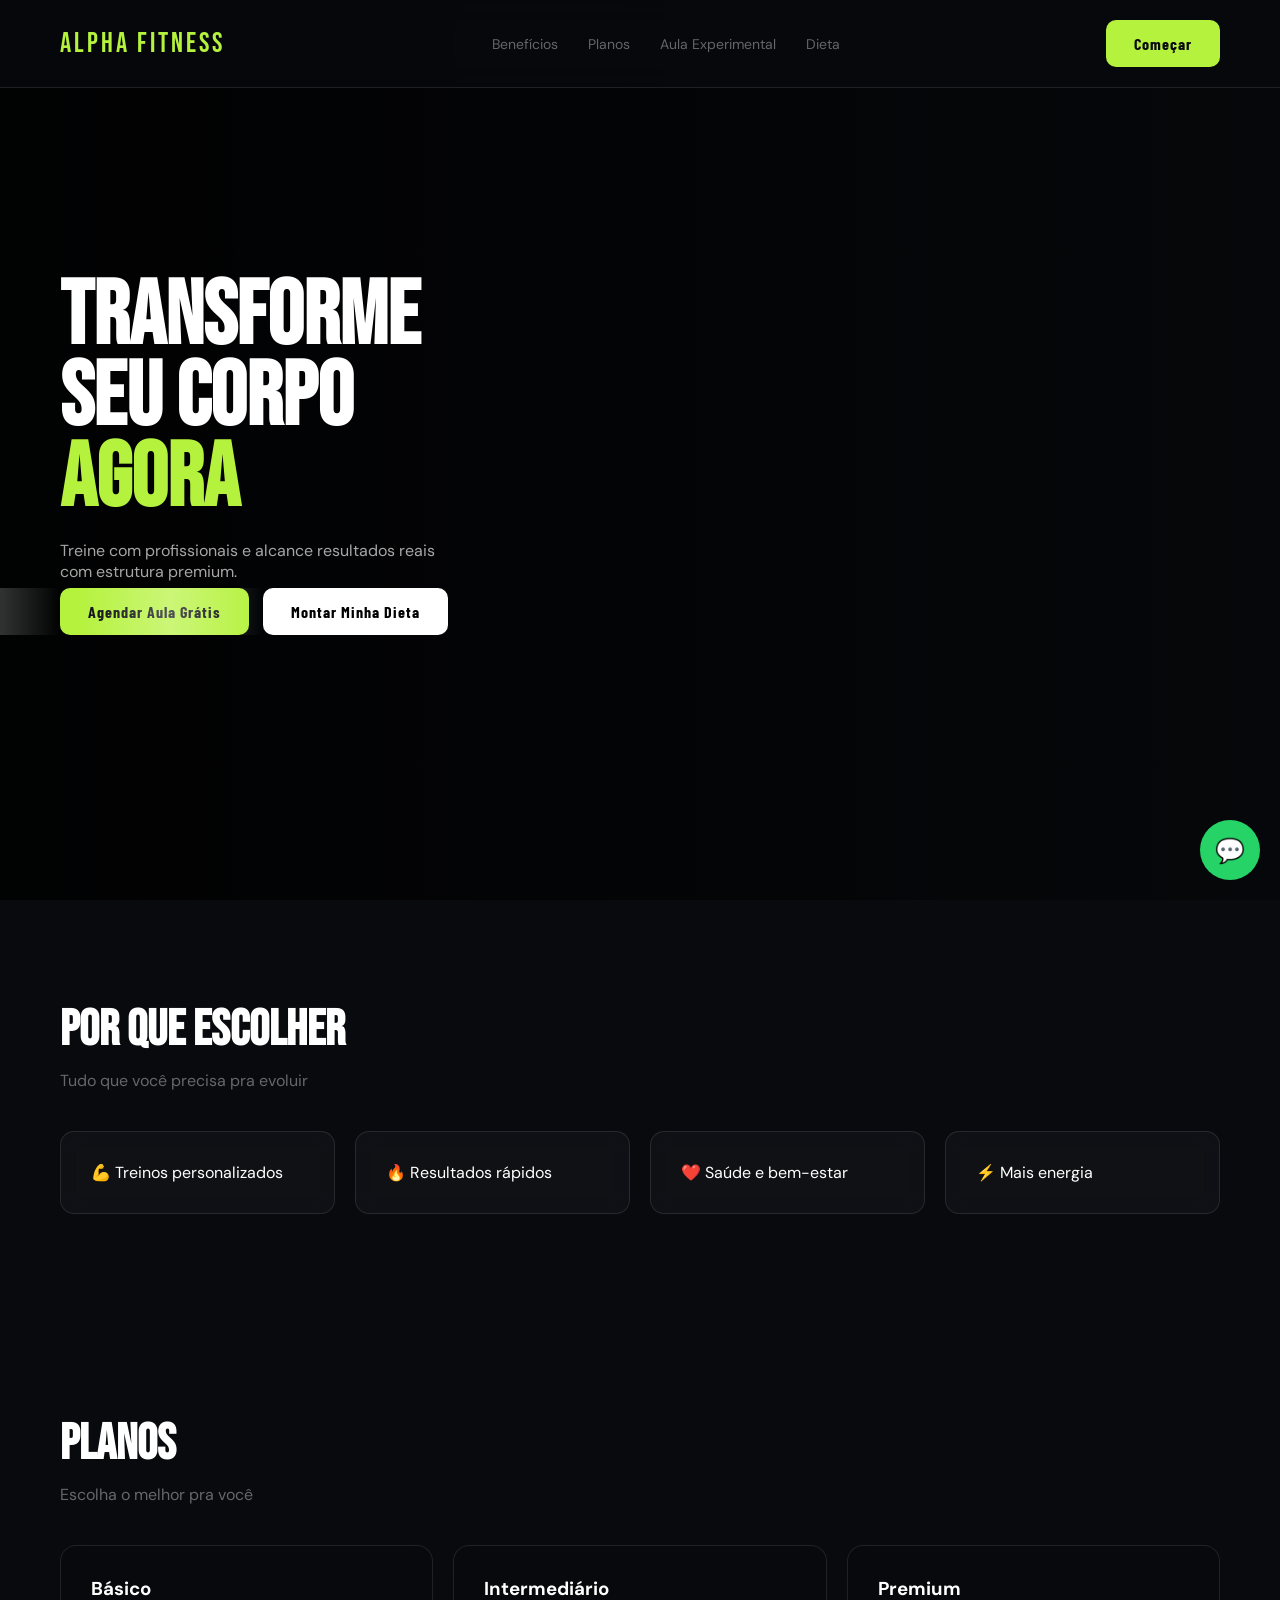
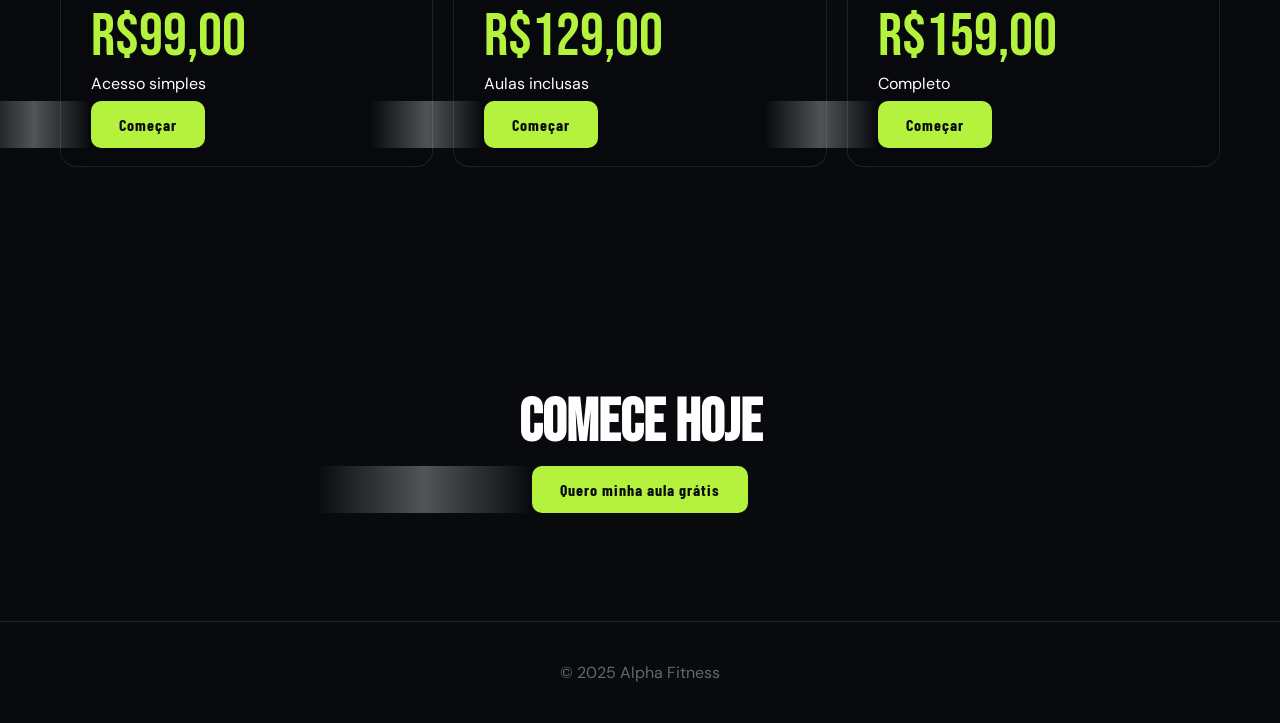
==== commit 8e6599ba: "Update index.html" ====
--- a/index.html
+++ b/index.html
@@ -206,6 +206,134 @@
   color:#fff;
   font-size:24px;
 }
+.menu-toggle{
+  display:none;
+  font-size:26px;
+  cursor:pointer;
+  color:var(--white);
+}
+
+/* RESPONSIVO */
+@media(max-width:768px){
+
+  nav{
+    padding:20px;
+  }
+
+  /* HAMBURGER PREMIUM */
+.menu-toggle{
+  display:none;
+  width:30px;
+  height:22px;
+  position:relative;
+  cursor:pointer;
+  z-index:1001;
+}
+
+.menu-toggle span{
+  position:absolute;
+  width:100%;
+  height:3px;
+  background:var(--white);
+  left:0;
+  transition:.4s;
+  border-radius:2px;
+}
+
+.menu-toggle span:nth-child(1){ top:0; }
+.menu-toggle span:nth-child(2){ top:9px; }
+.menu-toggle span:nth-child(3){ bottom:0; }
+
+/* ANIMAÇÃO PARA X */
+.menu-toggle.active span:nth-child(1){
+  transform:rotate(45deg);
+  top:9px;
+}
+
+.menu-toggle.active span:nth-child(2){
+  opacity:0;
+}
+
+.menu-toggle.active span:nth-child(3){
+  transform:rotate(-45deg);
+  bottom:10px;
+}
+
+/* OVERLAY ESCURO */
+.menu-overlay{
+  position:fixed;
+  inset:0;
+  background:rgba(0,0,0,0.6);
+  backdrop-filter:blur(6px);
+  opacity:0;
+  pointer-events:none;
+  transition:.4s;
+  z-index:999;
+}
+
+.menu-overlay.active{
+  opacity:1;
+  pointer-events:auto;
+}
+
+/* RESPONSIVO */
+@media(max-width:768px){
+
+  nav{
+    padding:20px;
+  }
+
+  .menu-toggle{
+    display:block;
+  }
+
+  .nav-links{
+    position:fixed;
+    top:0;
+    right:-100%;
+    height:100vh;
+    width:75%;
+    background:linear-gradient(180deg,#0b0f17,#080a0e);
+    flex-direction:column;
+    align-items:flex-start;
+    padding:100px 30px;
+    gap:30px;
+    transition:.5s cubic-bezier(.77,0,.18,1);
+    border-left:1px solid var(--line);
+    box-shadow:-10px 0 40px rgba(0,0,0,0.6);
+    z-index:1000;
+  }
+
+  .nav-links.active{
+    right:0;
+  }
+
+  .nav-links a{
+    font-size:20px;
+    width:100%;
+    position:relative;
+  }
+
+  .nav-links a::after{
+    content:'';
+    position:absolute;
+    bottom:-5px;
+    left:0;
+    width:0;
+    height:2px;
+    background:var(--lime);
+    transition:.3s;
+  }
+
+  .nav-links a:hover::after{
+    width:100%;
+  }
+
+  .btn{
+    display:none;
+  }
+}
+}
 </style>
 </head>
 
@@ -222,6 +350,11 @@
     <li><a href="questionario.html">Dieta</a></li>
   </ul>
   <a href="agendamento.html" class="btn">Começar</a>
+  <div class="menu-toggle" id="menuToggle">
+  <span></span>
+  <span></span>
+  <span></span>
+</div>
 </nav>
 
 <section class="hero">
@@ -331,6 +464,27 @@
   transition.classList.remove("active");
 });
 </script>
+<script>
+const menuToggle = document.getElementById("menuToggle");
+const navLinks = document.querySelector(".nav-links");
+const overlay = document.getElementById("menuOverlay");
+
+function toggleMenu(){
+  menuToggle.classList.toggle("active");
+  navLinks.classList.toggle("active");
+  overlay.classList.toggle("active");
+}
+
+menuToggle.addEventListener("click", toggleMenu);
+overlay.addEventListener("click", toggleMenu);
+
+// FECHAR AO CLICAR EM LINK
+document.querySelectorAll(".nav-links a").forEach(link=>{
+  link.addEventListener("click", ()=>{
+    toggleMenu();
+  });
+});
+</script>
 
 </body>
-</html>+</html>
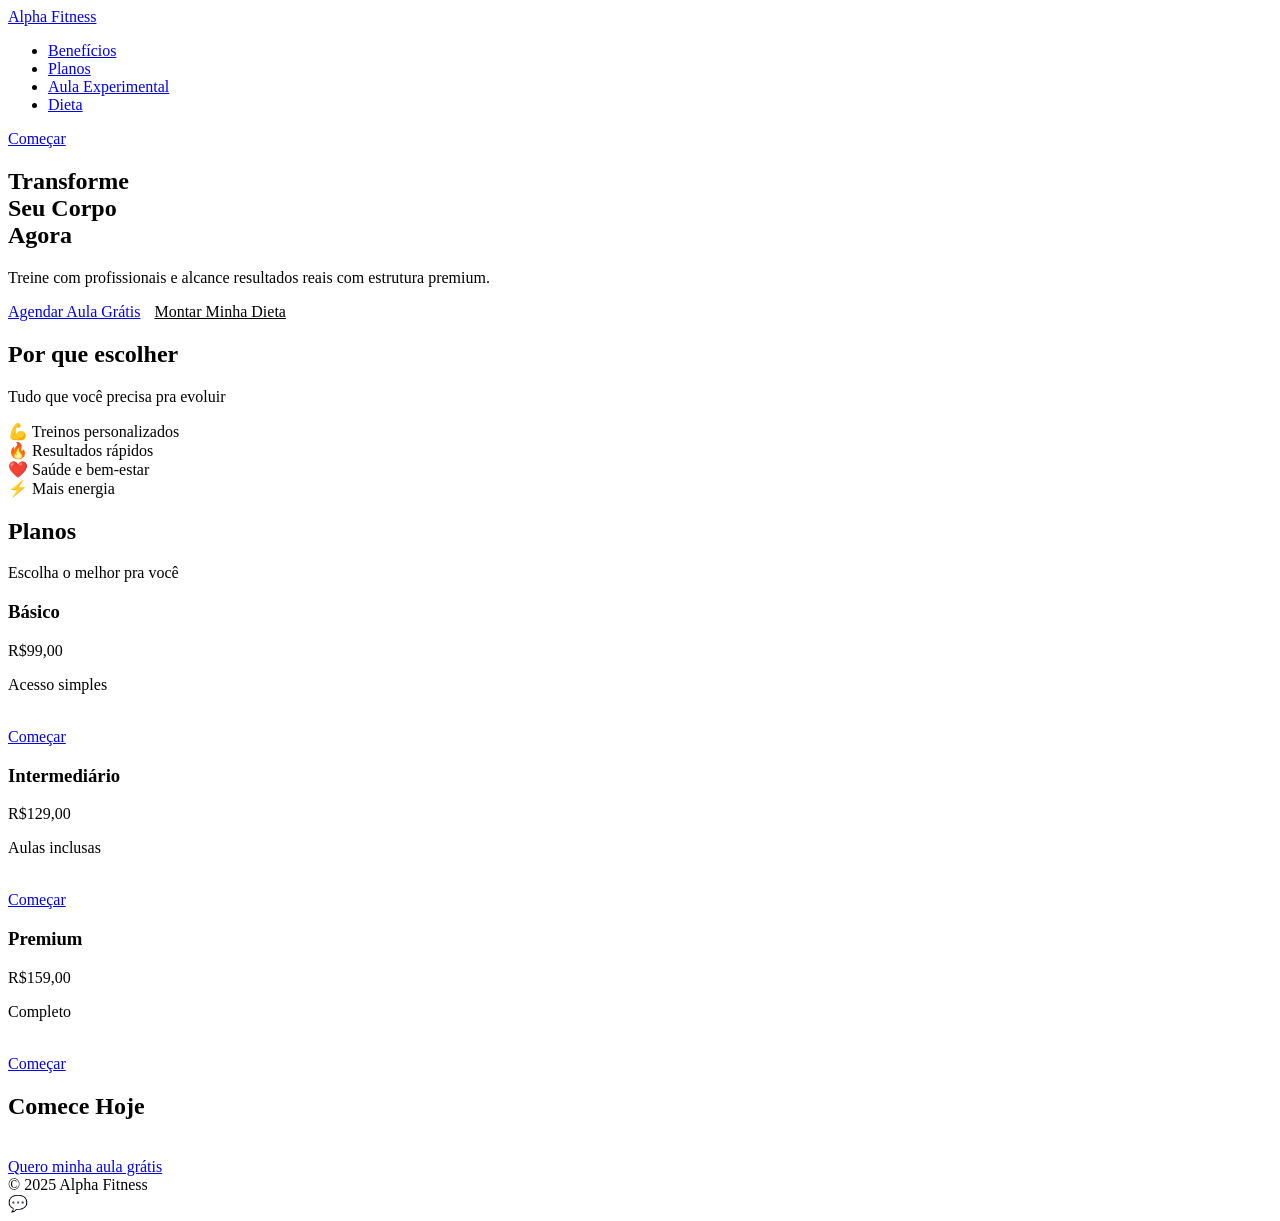
==== commit 68f74187: "Update index.html" ====
--- a/index.html
+++ b/index.html
@@ -7,334 +7,8 @@
 <title>Alpha Fitness</title>
 
 <link href="https://fonts.googleapis.com/css2?family=Bebas+Neue&family=Barlow+Condensed:wght@400;600;700&family=DM+Sans:wght@300;400;500&display=swap" rel="stylesheet">
+<link rel="stylesheet" href="style.css">
 
-<style>
-* { margin:0; padding:0; box-sizing:border-box; }
-
-:root {
-  --lime:#b5f23d;
-  --lime-dim:rgba(181,242,61,0.12);
-  --lime-border:rgba(181,242,61,0.28);
-  --white:#fff;
-  --off:rgba(255,255,255,0.65);
-  --muted:rgba(255,255,255,0.38);
-  --line:rgba(255,255,255,0.1);
-  --bg:#080a0e;
-}
-
-body {
-  font-family:'DM Sans',sans-serif;
-  background:var(--bg);
-  color:var(--white);
-}
-
-/* NAV */
-nav{
-  position:fixed;
-  width:100%;
-  top:0;
-  display:flex;
-  justify-content:space-between;
-  align-items:center;
-  padding:20px 60px;
-  background:rgba(8,10,14,0.75);
-  backdrop-filter:blur(18px);
-  border-bottom:1px solid var(--line);
-  z-index:100;
-}
-
-.logo{
-  font-family:'Bebas Neue';
-  font-size:28px;
-  letter-spacing:3px;
-  color:var(--lime);
-}
-
-.nav-links{
-  display:flex;
-  gap:30px;
-  list-style:none;
-}
-
-.nav-links a{
-  color:var(--muted);
-  text-decoration:none;
-  font-size:14px;
-}
-
-.nav-links a:hover{ color:var(--white); }
-
-/* BUTTON */
-.btn{
-  background:var(--lime);
-  color:#080a0e;
-  padding:14px 28px;
-  border-radius:10px;
-  text-decoration:none;
-  font-family:'Barlow Condensed';
-  font-weight:700;
-  letter-spacing:1px;
-  position:relative;
-  overflow:hidden;
-}
-
-.btn::after{
-  content:'';
-  position:absolute;
-  left:-100%;
-  top:0;
-  width:100%;
-  height:100%;
-  background:linear-gradient(90deg,transparent,rgba(255,255,255,0.3),transparent);
-  transition:.4s;
-}
-
-.btn:hover::after{ left:100%; }
-
-/* HERO */
-.hero{
-  height:100vh;
-  display:flex;
-  align-items:center;
-  padding:0 60px;
-  background:
-  linear-gradient(to right, rgba(0,0,0,0.85), rgba(0,0,0,0.3)),
-  url('https://images.unsplash.com/photo-1517836357463-d25dfeac3438?w=1800') center/cover;
-}
-
-.hero h1{
-  font-family:'Bebas Neue';
-  font-size:90px;
-  line-height:.9;
-}
-
-.hero h1 span{ color:var(--lime); }
-
-.hero p{
-  margin:20px 0;
-  color:var(--off);
-  max-width:400px;
-}
-
-/* SECTION */
-.section{
-  padding:100px 60px;
-}
-
-.title{
-  font-family:'Bebas Neue';
-  font-size:50px;
-  margin-bottom:10px;
-}
-
-.sub{
-  color:var(--muted);
-  margin-bottom:40px;
-}
-
-/* CARDS */
-.grid{
-  display:grid;
-  grid-template-columns:repeat(auto-fit,minmax(240px,1fr));
-  gap:20px;
-}
-
-.card{
-  background:rgba(255,255,255,0.03);
-  border:1px solid var(--line);
-  backdrop-filter:blur(10px);
-  padding:30px;
-  border-radius:14px;
-}
-
-.card:hover{
-  border-color:var(--lime-border);
-}
-
-/* PLANS */
-.plan{
-  background:rgba(8,10,14,0.85);
-  border:1px solid var(--line);
-  backdrop-filter:blur(14px);
-  padding:30px;
-  border-radius:16px;
-  transition:.2s;
-}
-
-.plan:hover{
-  transform:translateY(-5px);
-  border-color:var(--lime);
-}
-
-.price{
-  font-family:'Bebas Neue';
-  font-size:60px;
-  color:var(--lime);
-}
-
-/* CTA */
-.cta{
-  text-align:center;
-  padding:120px 60px;
-}
-
-.cta h2{
-  font-family:'Bebas Neue';
-  font-size:60px;
-}
-
-/* FOOTER */
-footer{
-  padding:40px;
-  text-align:center;
-  border-top:1px solid var(--line);
-  color:var(--muted);
-}
-
-/* WHATS */
-.whats{
-  position:fixed;
-  bottom:20px;
-  right:20px;
-  background:#25d366;
-  width:60px;
-  height:60px;
-  border-radius:50%;
-  display:flex;
-  align-items:center;
-  justify-content:center;
-  color:#fff;
-  font-size:24px;
-}
-.menu-toggle{
-  display:none;
-  font-size:26px;
-  cursor:pointer;
-  color:var(--white);
-}
-
-/* RESPONSIVO */
-@media(max-width:768px){
-
-  nav{
-    padding:20px;
-  }
-
-  /* HAMBURGER PREMIUM */
-.menu-toggle{
-  display:none;
-  width:30px;
-  height:22px;
-  position:relative;
-  cursor:pointer;
-  z-index:1001;
-}
-
-.menu-toggle span{
-  position:absolute;
-  width:100%;
-  height:3px;
-  background:var(--white);
-  left:0;
-  transition:.4s;
-  border-radius:2px;
-}
-
-.menu-toggle span:nth-child(1){ top:0; }
-.menu-toggle span:nth-child(2){ top:9px; }
-.menu-toggle span:nth-child(3){ bottom:0; }
-
-/* ANIMAÇÃO PARA X */
-.menu-toggle.active span:nth-child(1){
-  transform:rotate(45deg);
-  top:9px;
-}
-
-.menu-toggle.active span:nth-child(2){
-  opacity:0;
-}
-
-.menu-toggle.active span:nth-child(3){
-  transform:rotate(-45deg);
-  bottom:10px;
-}
-
-/* OVERLAY ESCURO */
-.menu-overlay{
-  position:fixed;
-  inset:0;
-  background:rgba(0,0,0,0.6);
-  backdrop-filter:blur(6px);
-  opacity:0;
-  pointer-events:none;
-  transition:.4s;
-  z-index:999;
-}
-
-.menu-overlay.active{
-  opacity:1;
-  pointer-events:auto;
-}
-
-/* RESPONSIVO */
-@media(max-width:768px){
-
-  nav{
-    padding:20px;
-  }
-
-  .menu-toggle{
-    display:block;
-  }
-
-  .nav-links{
-    position:fixed;
-    top:0;
-    right:-100%;
-    height:100vh;
-    width:75%;
-    background:linear-gradient(180deg,#0b0f17,#080a0e);
-    flex-direction:column;
-    align-items:flex-start;
-    padding:100px 30px;
-    gap:30px;
-    transition:.5s cubic-bezier(.77,0,.18,1);
-    border-left:1px solid var(--line);
-    box-shadow:-10px 0 40px rgba(0,0,0,0.6);
-    z-index:1000;
-  }
-
-  .nav-links.active{
-    right:0;
-  }
-
-  .nav-links a{
-    font-size:20px;
-    width:100%;
-    position:relative;
-  }
-
-  .nav-links a::after{
-    content:'';
-    position:absolute;
-    bottom:-5px;
-    left:0;
-    width:0;
-    height:2px;
-    background:var(--lime);
-    transition:.3s;
-  }
-
-  .nav-links a:hover::after{
-    width:100%;
-  }
-
-  .btn{
-    display:none;
-  }
-}
-}
-</style>
 </head>
 
 
@@ -342,7 +16,7 @@
 <body>
 
 <nav>
-  <div class="logo">Alpha Fitness</div>
+  <div class="logo"><a href="index.html">Alpha Fitness</a> </div>
   <ul class="nav-links">
     <li><a href="#beneficios">Benefícios</a></li>
     <li><a href="#planos">Planos</a></li>
@@ -356,6 +30,7 @@
   <span></span>
 </div>
 </nav>
+
 
 <section class="hero">
   <div>
@@ -467,22 +142,29 @@
 <script>
 const menuToggle = document.getElementById("menuToggle");
 const navLinks = document.querySelector(".nav-links");
-const overlay = document.getElementById("menuOverlay");
 
 function toggleMenu(){
   menuToggle.classList.toggle("active");
   navLinks.classList.toggle("active");
-  overlay.classList.toggle("active");
+}
+
+function closeMenu(){
+  menuToggle.classList.remove("active");
+  navLinks.classList.remove("active");
 }
 
 menuToggle.addEventListener("click", toggleMenu);
-overlay.addEventListener("click", toggleMenu);
 
-// FECHAR AO CLICAR EM LINK
+
 document.querySelectorAll(".nav-links a").forEach(link=>{
-  link.addEventListener("click", ()=>{
-    toggleMenu();
-  });
+  link.addEventListener("click", closeMenu);
+});
+
+
+document.addEventListener("click", (e)=>{
+  if(!navLinks.contains(e.target) && !menuToggle.contains(e.target)){
+    closeMenu();
+  }
 });
 </script>
 
